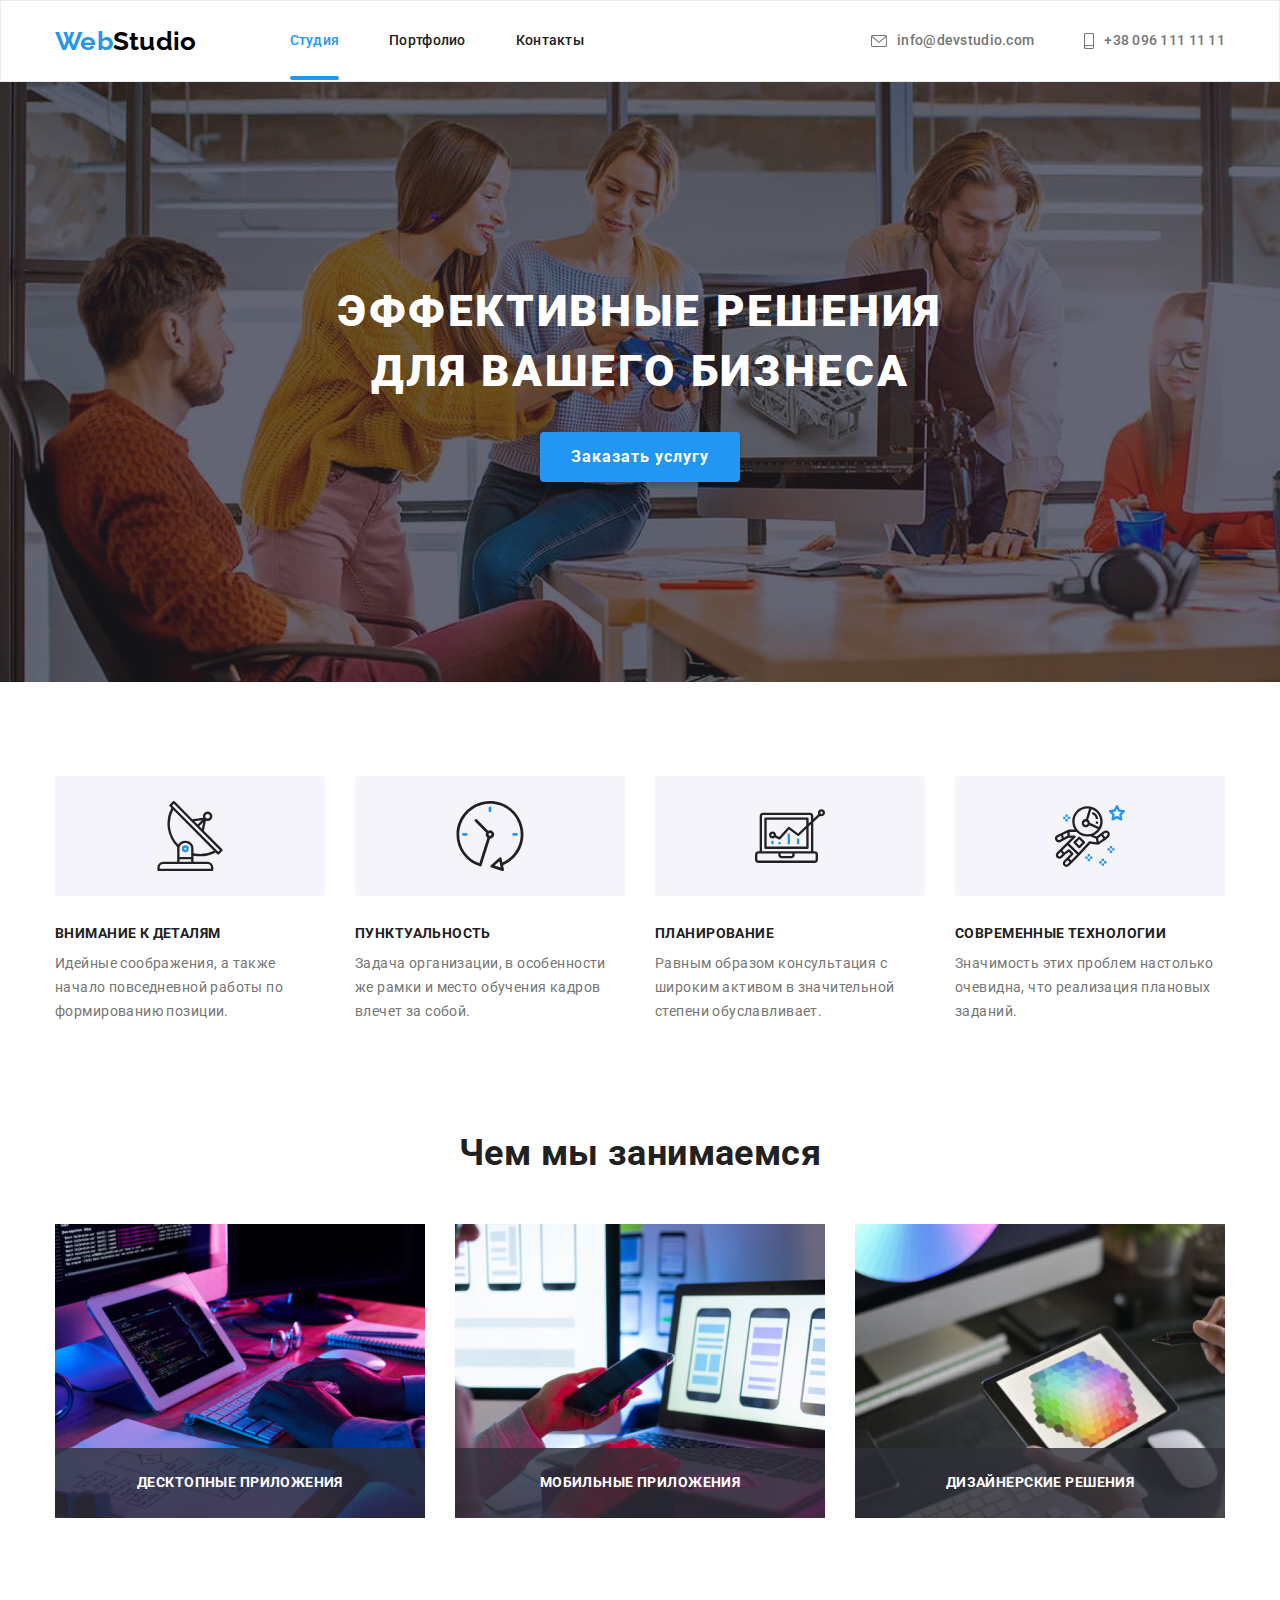
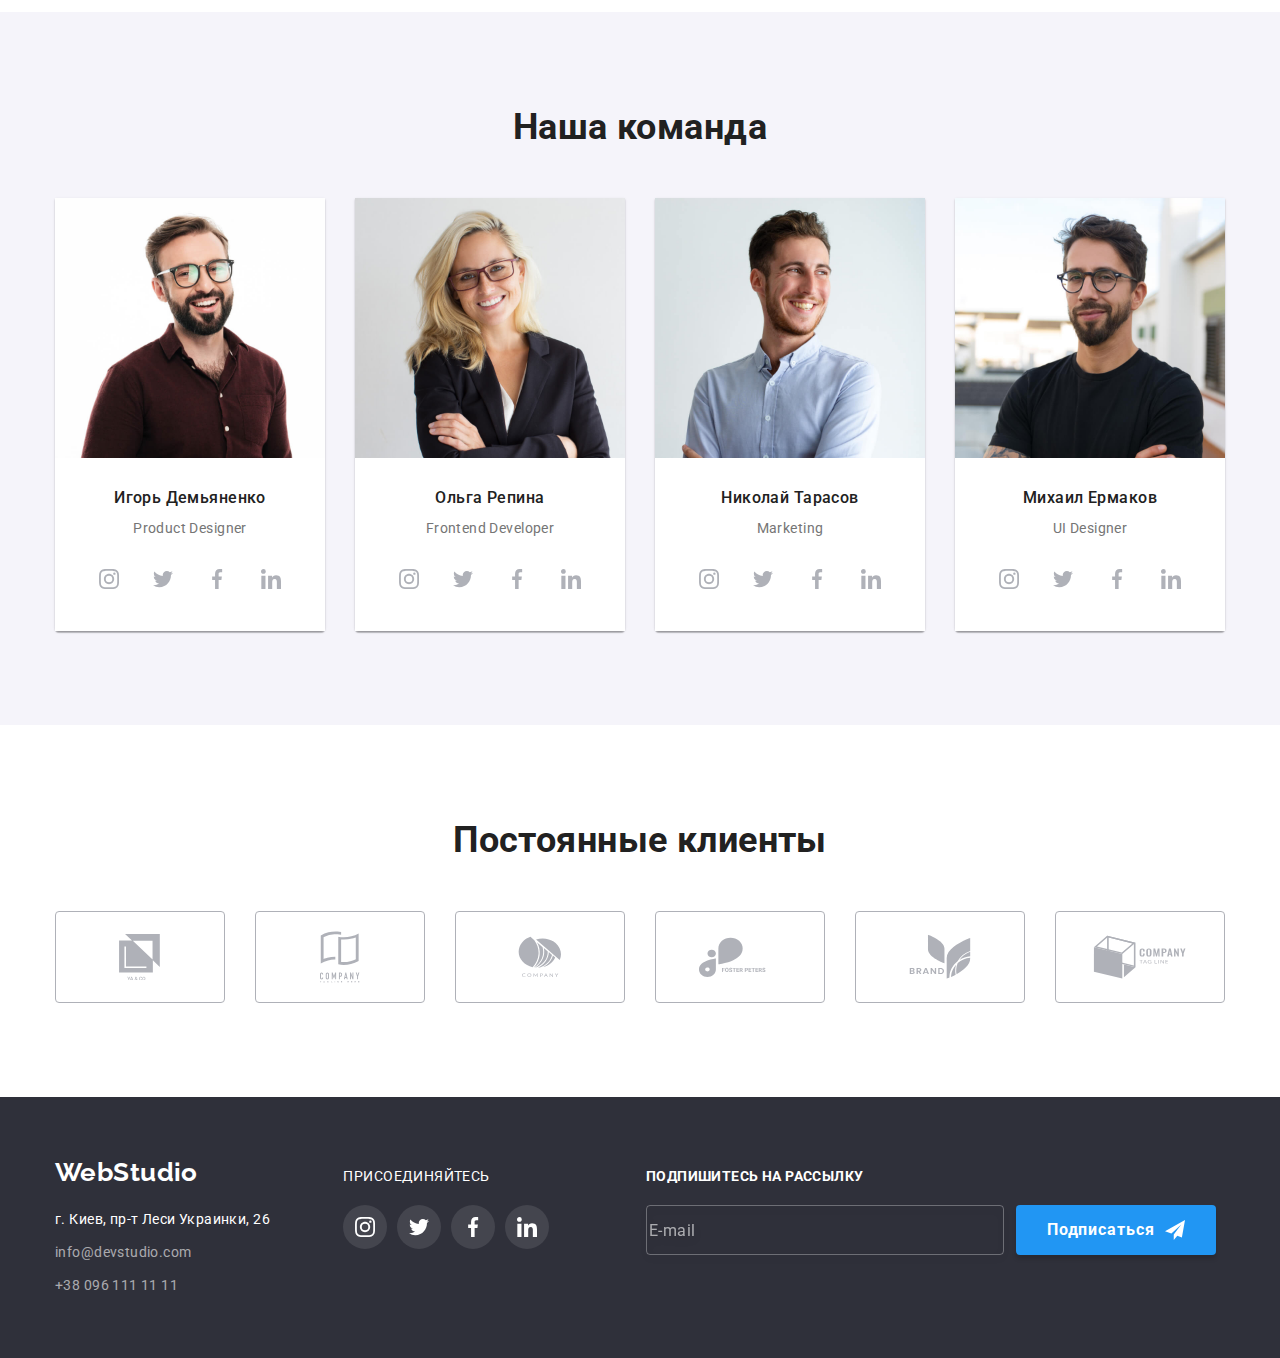
==== index.html @ cb926df0 "Копирует предыдущий проект и подключает SASS" ====
<!DOCTYPE html>
<html lang="ru">
  <head>
    <meta charset="UTF-8" />
    <meta http-equiv="X-UA-Compatible" content="IE=edge" />
    <meta name="viewport" content="width=device-width, initial-scale=1.0" />
    <title>Студия</title>
    <link rel="stylesheet" href="https://cdnjs.cloudflare.com/ajax/libs/modern-normalize/1.0.0/modern-normalize.css" />
    <link rel="preconnect" href="https://fonts.gstatic.com" />
    <link href="https://fonts.googleapis.com/css2?family=Raleway:wght@700&family=Roboto:wght@400;500;700;900&display=swap" rel="stylesheet" />
    <link rel="stylesheet" href="./css/main.css" />
  </head>

  <body>
    <!-- Шапка -->

    <header class="header">
      <div class="container header__container">
        <nav class="nav">
          <a class="link logo header__logo" href="./index.html"><span class="logo_span">Web</span>Studio</a>
          <ul class="menu list">
            <li class="menu__item"><a class="link menu__link menu__link--active" href="./index.html">Студия</a></li>
            <li class="menu__item"><a class="link menu__link" href="./portfolio.html">Портфолио</a></li>
            <li class="menu__item"><a class="link menu__link" href="">Контакты</a></li>
          </ul>
        </nav>
        <ul class="contacts list">
          <li class="contacts__item">
            <a class="link contacts__link" href="mailto:info@devstudio.com">
              <svg class="contacts__icon" width="16" height="12">
                <use href="./images/icons.svg#icon-envelope"></use>
              </svg>
              info@devstudio.com
            </a>
          </li>
          <li class="contacts__item">
            <a class="link contacts__link" href="tel:+380961111111">
              <svg class="contacts__icon" width="10" height="16">
                <use href="./images/icons.svg#icon-smartphone"></use>
              </svg>
              +38 096 111 11 11
            </a>
          </li>
        </ul>
      </div>
    </header>

    <!-- Основной контент -->
    <main>
      <!-- Основная секция -->
      <section class="main-section">
        <h1 class="title main-title">Эффективные решения для вашего бизнеса</h1>
        <button class="btn main-btn" type="button" data-modal-open>Заказать услугу</button>
      </section>

      <!-- Секция особенности -->
      <section class="section">
        <div class="container">
          <h2 class="visualy-hiden">Особенности</h2>
          <ul class="features-list list">
            <li class="features-list-item">
              <div class="features-list-icon-wrap">
                <svg class="features-list-icon" width="70" height="70">
                  <use href="./images/icons.svg#icon-antenna"></use>
                </svg>
              </div>
              <h3 class="features-list-title">Внимание к деталям</h3>
              <p>Идейные соображения, а также начало повседневной работы по формированию позиции.</p>
            </li>
            <li class="features-list-item">
              <div class="features-list-icon-wrap">
                <svg class="features-list-icon" width="70" height="70">
                  <use href="./images/icons.svg#icon-clock"></use>
                </svg>
              </div>
              <h3 class="features-list-title">Пунктуальность</h3>
              <p>Задача организации, в особенности же рамки и место обучения кадров влечет за собой.</p>
            </li>
            <li class="features-list-item">
              <div class="features-list-icon-wrap">
                <svg class="features-list-icon" width="70" height="70">
                  <use href="./images/icons.svg#icon-diagram"></use>
                </svg>
              </div>
              <h3 class="features-list-title">Планирование</h3>
              <p>Равным образом консультация с широким активом в значительной степени обуславливает.</p>
            </li>
            <li class="features-list-item">
              <div class="features-list-icon-wrap">
                <svg class="features-list-icon" width="70" height="70">
                  <use href="./images/icons.svg#icon-astronaut"></use>
                </svg>
              </div>
              <h3 class="features-list-title">Современные технологии</h3>
              <p>Значимость этих проблем настолько очевидна, что реализация плановых заданий.</p>
            </li>
          </ul>
        </div>
      </section>

      <!-- Секция услуг -->
      <section class="section services">
        <div class="container">
          <h2 class="title services-title">Чем мы занимаемся</h2>
          <ul class="services-list list">
            <li class="services-list-item">
              <img class="services-list-img" src="./images/boxes/box11.jpg" width="370" height="294" alt="Мужчина пишет код за компьютером" />
              <h3 class="services-list-content">Десктопные приложения</h3>
            </li>
            <li class="services-list-item">
              <img src="./images/boxes/box22.jpg" width="370" height="294" alt="Женщина тестирует мобильное приложение" />
              <h3 class="services-list-content">Мобильные приложения</h3>
            </li>
            <li class="services-list-item">
              <img src="./images/boxes/box33.jpg" width="370" height="294" alt="Женщина создает дизайн с помощью планшета" />
              <h3 class="services-list-content">Дизайнерские решения</h3>
            </li>
          </ul>
        </div>
      </section>

      <!-- Секция команды -->
      <section class="team section">
        <div class="container">
          <h2 class="title team-title">Наша команда</h2>
          <ul class="team-list list">
            <li class="team-list-item">
              <img src="./images/team/img11.jpg" width="270" alt="Игорь Демьяненко" />
              <div class="team-list-item-content">
                <h3 class="title team-content-title">Игорь Демьяненко</h3>
                <p class="team-text" lang="en">Product Designer</p>
                <ul class="list team-icons-wrap">
                  <li>
                    <a class="team-icon-link icon-link" href="">
                      <svg class="team-icon" width="20" height="20">
                        <use href="./images/icons.svg#icon-instagram"></use>
                      </svg>
                    </a>
                  </li>
                  <li>
                    <a class="team-icon-link icon-link" href="">
                      <svg class="team-icon" width="20" height="20">
                        <use href="./images/icons.svg#icon-twitter"></use>
                      </svg>
                    </a>
                  </li>
                  <li>
                    <a class="team-icon-link icon-link" href="">
                      <svg class="team-icon" width="20" height="20">
                        <use href="./images/icons.svg#icon-facebook"></use>
                      </svg>
                    </a>
                  </li>
                  <li>
                    <a class="team-icon-link icon-link" href="">
                      <svg class="team-icon" width="20" height="20">
                        <use href="./images/icons.svg#icon-linkedin"></use>
                      </svg>
                    </a>
                  </li>
                </ul>
              </div>
            </li>
            <li class="team-list-item">
              <img src="./images/team/img12.jpg" width="270" alt="Ольга Репина" />
              <div class="team-list-item-content">
                <h3 class="title team-content-title">Ольга Репина</h3>
                <p class="team-text" lang="en">Frontend Developer</p>
                <ul class="list team-icons-wrap">
                  <li>
                    <a class="team-icon-link icon-link" href="">
                      <svg class="team-icon" width="20" height="20">
                        <use href="./images/icons.svg#icon-instagram"></use>
                      </svg>
                    </a>
                  </li>
                  <li>
                    <a class="team-icon-link icon-link" href="">
                      <svg class="team-icon" width="20" height="20">
                        <use href="./images/icons.svg#icon-twitter"></use>
                      </svg>
                    </a>
                  </li>
                  <li>
                    <a class="team-icon-link icon-link" href="">
                      <svg class="team-icon" width="20" height="20">
                        <use href="./images/icons.svg#icon-facebook"></use>
                      </svg>
                    </a>
                  </li>
                  <li>
                    <a class="team-icon-link icon-link" href="">
                      <svg class="team-icon" width="20" height="20">
                        <use href="./images/icons.svg#icon-linkedin"></use>
                      </svg>
                    </a>
                  </li>
                </ul>
              </div>
            </li>
            <li class="team-list-item">
              <img src="./images/team/img13.jpg" width="270" alt="Николай Тарасов" />
              <div class="team-list-item-content">
                <h3 class="title team-content-title">Николай Тарасов</h3>
                <p class="team-text" lang="en">Marketing</p>
                <ul class="list team-icons-wrap">
                  <li>
                    <a class="team-icon-link icon-link" href="">
                      <svg class="team-icon" width="20" height="20">
                        <use href="./images/icons.svg#icon-instagram"></use>
                      </svg>
                    </a>
                  </li>
                  <li>
                    <a class="team-icon-link icon-link" href="">
                      <svg class="team-icon" width="20" height="20">
                        <use href="./images/icons.svg#icon-twitter"></use>
                      </svg>
                    </a>
                  </li>
                  <li>
                    <a class="team-icon-link icon-link" href="">
                      <svg class="team-icon" width="20" height="20">
                        <use href="./images/icons.svg#icon-facebook"></use>
                      </svg>
                    </a>
                  </li>
                  <li>
                    <a class="team-icon-link icon-link" href="">
                      <svg class="team-icon" width="20" height="20">
                        <use href="./images/icons.svg#icon-linkedin"></use>
                      </svg>
                    </a>
                  </li>
                </ul>
              </div>
            </li>
            <li class="team-list-item">
              <img src="./images/team/img14.jpg" width="270" alt="Михаил Ермаков" />
              <div class="team-list-item-content">
                <h3 class="title team-content-title">Михаил Ермаков</h3>
                <p class="team-text" lang="en">UI Designer</p>
                <ul class="list team-icons-wrap">
                  <li>
                    <a class="team-icon-link icon-link" href="">
                      <svg class="team-icon" width="20" height="20">
                        <use href="./images/icons.svg#icon-instagram"></use>
                      </svg>
                    </a>
                  </li>
                  <li>
                    <a class="team-icon-link icon-link" href="">
                      <svg class="team-icon" width="20" height="20">
                        <use href="./images/icons.svg#icon-twitter"></use>
                      </svg>
                    </a>
                  </li>
                  <li>
                    <a class="team-icon-link icon-link" href="">
                      <svg class="team-icon" width="20" height="20">
                        <use href="./images/icons.svg#icon-facebook"></use>
                      </svg>
                    </a>
                  </li>
                  <li>
                    <a class="team-icon-link icon-link" href="">
                      <svg class="team-icon" width="20" height="20">
                        <use href="./images/icons.svg#icon-linkedin"></use>
                      </svg>
                    </a>
                  </li>
                </ul>
              </div>
            </li>
          </ul>
        </div>
      </section>

      <!-- Клиенты -->
      <section class="section">
        <div class="container">
          <h2 class="title clients-title">Постоянные клиенты</h2>
          <ul class="list clients-logos">
            <li class="client-logos-item">
              <a href="" class="link client-logos-link">
                <svg class="client-logo" width="41" height="46.7">
                  <use href="./images/icons.svg#icon-logo1"></use>
                </svg>
              </a>
            </li>
            <li class="client-logos-item">
              <a href="" class="link client-logos-link">
                <svg class="client-logo" width="40" height="52">
                  <use href="./images/icons.svg#icon-logo2"></use>
                </svg>
              </a>
            </li>
            <li class="client-logos-item">
              <a href="" class="link client-logos-link">
                <svg class="client-logo" width="43.46" height="41.18">
                  <use href="./images/icons.svg#icon-logo3"></use>
                </svg>
              </a>
            </li>
            <li class="client-logos-item">
              <a href="" class="link client-logos-link">
                <svg class="client-logo" width="84.44" height="40.62">
                  <use href="./images/icons.svg#icon-logo4"></use>
                </svg>
              </a>
            </li>
            <li class="client-logos-item">
              <a href="" class="link client-logos-link">
                <svg class="client-logo" width="62.54" height="45.43">
                  <use href="./images/icons.svg#icon-logo5"></use>
                </svg>
              </a>
            </li>
            <li class="client-logos-item">
              <a href="" class="link client-logos-link">
                <svg class="client-logo" width="93.79" height="43.93">
                  <use href="./images/icons.svg#icon-logo6"></use>
                </svg>
              </a>
            </li>
          </ul>
        </div>
      </section>
    </main>

    <!-- Футер -->

    <footer class="footer">
      <!-- контакты -->

      <div class="container">
        <address class="adress">
          <a class="link logo" href="./index.html"><span>Web</span>Studio</a>
          <p class="footer-adress">г. Киев, пр-т Леси Украинки, 26</p>
          <ul class="list">
            <li class="footer-mail"><a class="link footer-contacts" href="mailto:info@devstudio.com">info@devstudio.com</a></li>
            <li><a class="link footer-contacts" href="tel:+380961111111">+38 096 111 11 11</a></li>
          </ul>
        </address>

        <!-- Присоединяйтесь -->

        <div class="footer-join">
          <p class="join-appeal">присоединяйтесь</p>
          <ul class="list join-icons-wrap">
            <li class="join-icons-wrap-item">
              <a class="join-icon-link icon-link" href="">
                <svg class="join-icon" width="20" height="20">
                  <use href="./images/icons.svg#icon-instagram"></use>
                </svg>
              </a>
            </li>
            <li class="join-icons-wrap-item">
              <a class="join-icon-link icon-link" href="">
                <svg class="join-icon" width="20" height="20">
                  <use href="./images/icons.svg#icon-twitter"></use>
                </svg>
              </a>
            </li>
            <li class="join-icons-wrap-item">
              <a class="join-icon-link icon-link" href="">
                <svg class="join-icon" width="20" height="20">
                  <use href="./images/icons.svg#icon-facebook"></use>
                </svg>
              </a>
            </li>
            <li class="join-icons-wrap-item">
              <a class="join-icon-link icon-link" href="">
                <svg class="join-icon" width="20" height="20">
                  <use href="./images/icons.svg#icon-linkedin"></use>
                </svg>
              </a>
            </li>
          </ul>
        </div>

        <!-- Форма подписки -->

        <form class="footer-form" name="subscription" autocomplete="on">
          <label class="label-column">
            <span class="footer-form-label">Подпишитесь на рассылку</span>
            <input class="footer-form-email" type="email" name="email" placeholder="E-mail" />
          </label>
          <button class="btn email-btn" type="submit">
            Подписаться
            <svg class="send-icon" width="20" height="20">
              <use href="./images/icons.svg#icon-icon-send"></use>
            </svg>
          </button>
        </form>
      </div>
    </footer>

    <!-- Модальное окно -->

    <div class="backdrop is-hidden" data-modal>
      <div class="modal">
        <button class="modal-btn-close" data-modal-close>
          <svg class="close-icon" width="18" height="18">
            <use href="./images/icons.svg#icon-close"></use>
          </svg>
        </button>
        <p class="form-title">Оставьте свои данные, мы вам перезвоним</p>
        <form class="modal-form">
          <label class="label-column modal-label">
            <span class="modal-label-text">Имя</span>
            <input class="modal-input-compact modal-input" type="text" name="user-name" />
            <svg class="modal-icon" width="18" height="18">
              <use href="./images/icons.svg#icon-person-form"></use>
            </svg>
          </label>
          <label class="label-column modal-label">
            <span class="modal-label-text">Телефон</span>
            <input class="modal-input-compact modal-input" type="tel" name="user-tel" />
            <svg class="modal-icon" width="18" height="18">
              <use href="./images/icons.svg#icon-phone-form"></use>
            </svg>
          </label>
          <label class="label-column modal-label">
            <span class="modal-label-text">Почта</span>
            <input class="modal-input-compact modal-input" type="email" name="user-email" />
            <svg class="modal-icon" width="18" height="18">
              <use href="./images/icons.svg#icon-email-form"></use>
            </svg>
          </label>
          <label class="label-column">
            <span class="modal-label-text">Комментарий</span>
            <textarea class="modal-textarea modal-input" name="user-comment" placeholder="Введите текст"></textarea>
          </label>
          <label class="modal-label-check">
            <input class="visualy-hiden modal-checkbox" type="checkbox" name="agreement-check" />
            <span class="modal-label-check-text">Соглашаюсь с рассылкой и принимаю</span>
            <a href="#">Условия договора</a>
          </label>
          <button class="btn modal-btn-submit" type="submit">Отправить</button>
        </form>
      </div>
    </div>
    <script src="./js/modal.js"></script>
  </body>
</html>
---- css/main.css ----
@charset "UTF-8";
:root {
  --primary-bg-color: #ffffff;
  --secondary-bg-color: #2f303a;
  --main-section-bg-color: #c4c4c4;
  --main-section-bg-overlay: rgba(47, 48, 58, 0.4);
  --services-list-content-bg: rgba(47, 48, 58, 0.8);
  --team-bg-color: #f5f4fa;
  --modal-backdrop-bg: rgba(0, 0, 0, 0.2);
  --portfolio-overlay-bg: rgba(33, 150, 243, 0.9);
  --primary-text-color: #757575;
  --primary-title-color: #212121;
  --secondary-color: #2196f3;
  --first-logo-color: #000000;
  --btn-active-color: #188ce8;
  --footer-contacts-color: rgba(255, 255, 255, 0.6);
  --team-icon-color: #afb1b8;
  --join-icon-circle-color: rgba(255, 255, 255, 0.1);
  --modal-placeholder-color: rgba(117, 117, 117, 0.5);
  --btn-box-shadow: 0px 3px 1px rgba(0, 0, 0, 0.1), 0px 1px 2px rgba(0, 0, 0, 0.08), 0px 2px 2px rgba(0, 0, 0, 0.12);
  --main-btn-box-shadow: 0px 4px 4px rgba(0, 0, 0, 0.15);
  --modal-box-shadow: 0px 1px 3px rgba(0, 0, 0, 0.12), 0px 1px 1px rgba(0, 0, 0, 0.14), 0px 2px 1px rgba(0, 0, 0, 0.2);
  --portfolio-list-item-hover: 0px 1px 1px rgba(0, 0, 0, 0.12), 0px 4px 4px rgba(0, 0, 0, 0.06), 1px 4px 6px rgba(0, 0, 0, 0.16);
  --modal-btn-border: 1px solid rgba(0, 0, 0, 0.1);
  --header-border: 1px solid #ececec;
  --primary-letter-spacing: 0.03em;
  --secondary-letter-spacing: 0.02em;
  --portfolio-list-gap: 30px;
  --portfolio-list-items: 3;
  --animation: 250ms cubic-bezier(0.4, 0, 0.2, 1);
}

/* --------- ОБЩИЕ ПРАВИЛА И КЛАССЫ --------- */
html {
  box-sizing: border-box;
}

*,
*::after,
*::before {
  box-sizing: inherit;
}

body {
  color: var(--primary-text-color);
  background-color: var(--primary-bg-color);
  font-family: 'Roboto', sans-serif;
  font-size: 14px;
  line-height: 1.71;
  letter-spacing: var(--primary-letter-spacing);
}

h1,
h2,
h3,
h4,
h5,
h6,
p {
  margin-top: 0;
}

img {
  display: block;
  max-width: 100%;
  height: auto;
}

.visualy-hiden {
  position: absolute !important;
  clip: rect(1px 1px 1px 1px);
  clip: rect(1px, 1px, 1px, 1px);
  padding: 0 !important;
  border: 0 !important;
  height: 1px !important;
  width: 1px !important;
  overflow: hidden;
}

.is-hidden {
  visibility: hidden;
  opacity: 0;
  pointer-events: none;
  transform: scale(0);
}

.link {
  text-decoration: none;
  color: inherit;
}

.list {
  list-style: none;
  padding-left: 0;
  margin: 0;
}

.title {
  text-align: center;
  color: var(--primary-title-color);
  font-size: 36px;
  line-height: 1.17;
}

.logo {
  font-family: 'Raleway', sans-serif;
  color: var(--first-logo-color);
  font-weight: 700;
  font-size: 26px;
  line-height: 1.19;
}

.logo_span {
  color: var(--secondary-color);
}

.btn {
  width: 200px;
  height: 50px;
  font-weight: 700;
  font-size: 16px;
  line-height: 1.87;
  display: flex;
  align-items: center;
  text-align: center;
  justify-content: center;
  letter-spacing: 0.06em;
  color: var(--primary-bg-color);
  background-color: var(--secondary-color);
  box-shadow: var(--main-btn-box-shadow);
  border-radius: 4px;
  border: 0;
  cursor: pointer;
  transition: background-color var(--animation);
}

.btn:hover,
.btn:focus {
  background-color: var(--btn-active-color);
}

body .btn-active {
  color: var(--primary-bg-color);
  background-color: var(--secondary-color);
  box-shadow: var(--btn-box-shadow);
}

.container {
  width: 1200px;
  padding-left: 15px;
  padding-right: 15px;
  margin-left: auto;
  margin-right: auto;
}

.section {
  /* margin-top: 94px; */
  padding-top: 94px;
  padding-bottom: 94px;
}

.label-column {
  display: flex;
  flex-direction: column;
}

/* ----------------------------------------------- */
/*------------------- Шапка ---------------*/
.header {
  border: var(--header-border);
  font-weight: 500;
  font-size: 14px;
  line-height: 1.14;
  letter-spacing: var(--secondary-letter-spacing);
}

.header__container {
  display: flex;
  justify-content: space-between;
  align-items: center;
}

.contacts,
.nav {
  display: flex;
}

.header__logo {
  padding-top: 24px;
  padding-bottom: 24px;
}

.menu {
  display: inline-flex;
  align-items: center;
  margin-left: 93px;
}

.menu__item:not(:last-child) {
  margin-right: 50px;
}

.contacts__link,
.menu__link {
  padding-top: 32px;
  padding-bottom: 32px;
}

.menu__link {
  color: var(--primary-title-color);
  transition: color var(--animation);
}

.menu__link:hover, .menu__link:focus, .menu__link:active {
  color: var(--secondary-color);
}

.menu__link--active {
  position: relative;
  color: var(--secondary-color);
}

.menu__link--active::after {
  position: absolute;
  content: '';
  width: 100%;
  height: 4px;
  left: 0;
  bottom: 0;
  background: var(--secondary-color);
  border-radius: 2px;
}

.contacts {
  color: var(--primary-text-color);
}

.contacts__item:not(:last-child) {
  margin-right: 50px;
}

.contacts__link {
  display: flex;
  align-items: center;
  transition: color var(--animation);
}

.contacts__link:hover, .contacts__link:focus, .contacts__link:active {
  color: var(--secondary-color);
}

.contacts__icon {
  margin-right: 10px;
  fill: var(--primary-text-color);
}

.contacts__link:hover .contacts__icon,
.contacts__link:focus .contacts__icon {
  fill: var(--secondary-color);
}

/* --------------------------------------------- */
/* ------------- Основной контент ------------ */
/* ------Основная секция --------*/
.main-section {
  max-width: 1600px;
  min-height: 600px;
  margin-left: auto;
  margin-right: auto;
  padding: 200px 0;
  background-color: var(--main-section-bg-color);
  background-image: linear-gradient(var(--main-section-bg-overlay), var(--main-section-bg-overlay)), url("../images/main-bg.jpg");
  background-size: cover;
}

.main-title {
  margin-left: auto;
  margin-right: auto;
  width: 696px;
  font-weight: 900;
  font-size: 44px;
  line-height: 1.36;
  color: var(--primary-bg-color);
  letter-spacing: 0.06em;
  text-transform: uppercase;
}

.main-btn {
  margin-left: auto;
  margin-right: auto;
  margin-top: 30px;
}

/*---------- Секция особенности --------*/
.features-list {
  display: flex;
}

.features-list-item {
  flex-basis: calc((100% - 30px * 3) / 4);
}

.features-list-item:not(:last-child) {
  margin-right: 30px;
}

.features-list-title {
  margin-bottom: 10px;
  font-size: 14px;
  line-height: 1.14;
  text-transform: uppercase;
  color: var(--primary-title-color);
}

.features-list-icon-wrap {
  display: flex;
  justify-content: center;
  align-items: center;
  height: 120px;
  margin-bottom: 30px;
  background-color: var(--team-bg-color);
  border-radius: 4px;
}

/* ------- Секция услуг --------*/
.services {
  padding-top: 0;
}

.services-title {
  margin-bottom: 50px;
}

.services-list {
  display: flex;
}

.services-list-item:not(:last-child) {
  margin-right: 30px;
}

.services-list-item {
  position: relative;
}

.services-list-content {
  position: absolute;
  bottom: 0;
  margin-bottom: 0;
  display: flex;
  justify-content: center;
  align-items: center;
  width: 100%;
  min-height: 70px;
  text-align: center;
  font-size: 14px;
  line-height: 1.14;
  letter-spacing: 0.03em;
  text-transform: uppercase;
  color: var(--primary-bg-color);
  background-color: var(--services-list-content-bg);
}

/*----------- Секция команды ----------*/
.team {
  background-color: var(--team-bg-color);
}

.team-title {
  margin-bottom: 50px;
}

.team-list {
  display: flex;
}

.team-list-item {
  box-shadow: 0px 1px 3px rgba(0, 0, 0, 0.12), 0px 1px 1px rgba(0, 0, 0, 0.14), 0px 2px 1px rgba(0, 0, 0, 0.2);
  border-radius: 0px 0px 4px 4px;
}

.team-list-item:not(:last-child) {
  margin-right: 30px;
}

.team-list-item-content {
  padding-top: 30px;
  padding-bottom: 30px;
  padding-right: 32px;
  padding-left: 32px;
  text-align: center;
  background-color: var(--primary-bg-color);
}

.team-content-title {
  margin-bottom: 10px;
  font-weight: 500;
  font-size: 16px;
  line-height: 1.19;
}

.team-text {
  margin-bottom: 0;
}

.team-icons-wrap {
  display: flex;
  justify-content: space-between;
  margin-top: 16px;
}

.icon-link {
  display: flex;
  justify-content: center;
  align-items: center;
  width: 44px;
  height: 44px;
  border-radius: 50%;
}

.team-icon-link {
  background-color: var(--primary-bg-color);
  fill: var(--team-icon-color);
  transition: fill var(--animation), background-color var(--animation);
}

.team-icon-link:hover,
.team-icon-link:focus {
  background-color: var(--secondary-color);
}

.team-icon-link:hover,
.team-icon-link:focus {
  fill: var(--primary-bg-color);
}

/* Клиенты */
.clients-title {
  margin-bottom: 50px;
}

.clients-logos {
  display: flex;
  justify-content: space-between;
}

.client-logos-item {
  width: calc((100% - 30px * 5) / 6);
  height: 92px;
}

.client-logos-link {
  display: flex;
  justify-content: center;
  align-items: center;
  width: 100%;
  height: 100%;
  border: 1px solid var(--team-icon-color);
  border-radius: 4px;
  transition: border var(--animation);
}

.client-logos-link:hover,
.client-logos-link:focus {
  border: 1px solid var(--secondary-color);
}

.client-logo {
  fill: var(--team-icon-color);
  transition: fill var(--animation);
}

.client-logos-link:hover .client-logo,
.client-logos-link:focus .client-logo {
  fill: var(--secondary-color);
}

/* -------------------------------------------------- */
/*------------------- Футер ------------------*/
.footer {
  padding-top: 60px;
  padding-bottom: 60px;
  background-color: var(--secondary-bg-color);
}

.footer.container {
  display: inline-flex;
  align-items: baseline;
}

/*----------- Контакты ------------*/
.footer .logo {
  margin-bottom: 20px;
  color: var(--primary-bg-color);
}

.adress {
  display: inline-flex;
  flex-flow: column;
  font-style: normal;
}

.footer-adress {
  margin-bottom: 9px;
  color: var(--primary-bg-color);
}

.footer-contacts {
  color: var(--footer-contacts-color);
  transition: color var(--animation);
}

.footer-mail {
  margin-bottom: 9px;
}

.footer-contacts:hover,
.footer-contacts:focus,
.footer-contacts:active {
  color: var(--secondary-color);
}

/*---------- Присоединяйтесь ---------*/
.footer-join {
  display: inline-flex;
  flex-flow: column;
  justify-content: start;
  margin-left: 70px;
}

.join-appeal {
  margin-bottom: 20px;
  font-size: 14px;
  line-height: 1.14;
  letter-spacing: 0.03em;
  text-transform: uppercase;
  color: #ffffff;
}

.join-icons-wrap {
  display: flex;
}

.join-icon-link {
  background-color: var(--join-icon-circle-color);
  fill: var(--primary-bg-color);
  transition: background-color var(--animation);
}

.join-icons-wrap-item:not(:last-child) {
  margin-right: 10px;
}

.join-icon-link:hover,
.join-icon-link:focus {
  background-color: var(--secondary-color);
}

/*------------ Форма подписки ----------*/
.footer-form {
  display: inline-flex;
  align-items: flex-end;
  margin-left: 93px;
}

.footer-form-label {
  margin-bottom: 20px;
  font-weight: bold;
  font-size: 14px;
  line-height: 1.14;
  letter-spacing: 0.03em;
  text-transform: uppercase;
  color: var(--primary-bg-color);
}

.footer-form-email {
  display: flex;
  align-items: center;
  width: 358px;
  height: 50px;
  font-size: 16px;
  line-height: 1.25;
  letter-spacing: 0.03em;
  border: 1px solid rgba(255, 255, 255, 0.3);
  filter: drop-shadow(0px 4px 4px rgba(0, 0, 0, 0.15));
  border-radius: 4px;
  background: transparent;
  color: var(--primary-bg-color);
  transition: border-color var(--animation);
}

.footer-form-email::placeholder {
  color: var(--footer-contacts-color);
}

.footer-form-email:-webkit-autofill,
.footer-form-email:-webkit-autofill:hover,
.footer-form-email:-webkit-autofill:focus {
  border: 1px solid rgba(255, 255, 255, 0.3);
  -webkit-text-fill-color: var(--primary-bg-color);
  box-shadow: 0 0 0 30px var(--secondary-bg-color) inset;
}

/* .footer-form-input-email:focus {
  outline: none;
  border-color: var(--secondary-color);
} */
.email-btn {
  margin-left: 12px;
}

.send-icon {
  fill: var(--primary-bg-color);
  margin-left: 10px;
}

/* ------------------------------------------------------ */
/*------------------- Модальное окно --------------*/
.backdrop {
  display: flex;
  position: fixed;
  top: 0;
  left: 0;
  right: 0;
  bottom: 0;
  background-color: var(--modal-backdrop-bg);
  transition: opacity 500ms linear, visibility 500ms linear, transform 500ms linear;
}

.modal {
  position: relative;
  width: 528px;
  min-height: 581px;
  margin: auto;
  padding: 40px;
  background: var(--primary-bg-color);
  box-shadow: var(--modal-box-shadow);
  border-radius: 4px;
}

.modal-btn-close {
  display: flex;
  justify-content: center;
  align-items: center;
  position: absolute;
  top: 8px;
  right: 8px;
  width: 30px;
  height: 30px;
  border-radius: 50%;
  background: var(--primary-bg-color);
  border: var(--modal-btn-border);
  cursor: pointer;
  transition: fill var(--animation);
}

.modal-btn-close:hover,
.modal-btn-close:focus {
  fill: var(--secondary-color);
}

.form-title {
  margin-bottom: 12px;
  font-weight: bold;
  font-size: 20px;
  line-height: 1.15;
  text-align: center;
  letter-spacing: 0.03em;
  color: var(--primary-title-color);
}

.modal-form {
  display: flex;
  flex-direction: column;
}

.modal-label-text {
  margin-bottom: 4px;
  font-size: 12px;
  line-height: 1.17;
  letter-spacing: 0.01em;
  color: var(--primary-text-color);
}

.modal-input {
  border: 1px solid rgba(33, 33, 33, 0.2);
  box-sizing: border-box;
  border-radius: 4px;
  font-size: 14px;
  line-height: 16px;
  letter-spacing: 0.01em;
  color: var(--primary-text-color);
  transition: border-color var(--animation);
}

.modal-input-compact {
  height: 40px;
  padding-left: 42px;
}

.modal-label {
  position: relative;
  margin-bottom: 10px;
}

.modal-icon {
  position: absolute;
  left: 12px;
  bottom: 11px;
  transition: fill var(--animation);
}

.modal-input:focus {
  outline: none;
  border-color: var(--secondary-color);
}

.modal-input-compact:focus + .modal-icon {
  fill: var(--secondary-color);
}

.modal-input-compact:-webkit-autofill,
.modal-input-compact:-webkit-autofill:hover,
.modal-input-compact:-webkit-autofill:focus {
  border: 1px solid var(--secondary-color);
  -webkit-text-fill-color: var(--primary-text-color);
  box-shadow: 0 0 0 30px var(--primary-bg-color) inset;
}

.modal-textarea {
  height: 120px;
  margin-bottom: 20px;
  padding: 12px 16px;
  resize: none;
}

.modal-textarea::placeholder {
  color: var(--modal-placeholder-color);
}

.modal-label-check-text {
  margin-left: 7px;
  font-size: 14px;
  line-height: 1.71;
  letter-spacing: 0.03em;
  color: var(--primary-text-color);
}

.modal-label-check {
  display: inline-flex;
  align-items: center;
  margin-bottom: 30px;
}

.modal-btn-submit {
  margin-left: auto;
  margin-right: auto;
}

.modal-label-check-text::before {
  content: '';
  display: inline-flex;
  margin-right: 7px;
  width: 16px;
  height: 15px;
  border: 2px solid var(--primary-title-color);
  border-radius: 3px;
}

.modal-checkbox:checked + .modal-label-check-text::before {
  border: 2px solid var(--secondary-color);
  background-color: var(--secondary-color);
  background-image: url(../images/checkbox.svg);
  background-repeat: no-repeat;
  background-position: center;
}

.modal-checkbox:focus + .modal-label-check-text::before {
  border: 2px solid var(--secondary-color);
}

/* ------------------------------------------------------------ */
/*----------------------- ПОРТФОЛИО ----------------------*/
/*------------- Кнопки -----------*/
.btn-list {
  display: flex;
  justify-content: center;
  margin-bottom: 50px;
}

.btn-list-item:not(:last-child) {
  margin-right: 8px;
}

.portfolio-btn {
  padding: 6px 22px;
  font-weight: 500;
  font-size: 16px;
  line-height: 1.62;
  text-align: center;
  letter-spacing: 0.03em;
  background-color: var(--team-bg-color);
  border-radius: 4px;
  border: 0;
  color: var(--primary-title-color);
  cursor: pointer;
  transition: background-color var(--animation), color var(--animation), box-shadow var(--animation);
}

.portfolio-btn:hover,
.portfolio-btn:focus {
  color: var(--primary-bg-color);
  background: var(--secondary-color);
  box-shadow: var(--btn-box-shadow);
}

/*------------- Сетка -----------*/
.portfolio-list {
  display: flex;
  flex-wrap: wrap;
  margin-right: calc(-1 * var(--portfolio-list-gap));
  margin-top: calc(-1 * var(--portfolio-list-gap));
}

.portfolio-list-item {
  flex-basis: calc((100% - var(--portfolio-list-gap) * var(--portfolio-list-items)) / var(--portfolio-list-items));
  margin-right: var(--portfolio-list-gap);
  margin-top: var(--portfolio-list-gap);
}

.portfolio-overlay-wrap {
  position: relative;
  overflow: hidden;
}

.portfolio-overlay-content {
  display: flex;
  align-items: center;
  position: absolute;
  left: 0;
  top: 0;
  margin-bottom: 0;
  padding-left: 24px;
  padding-right: 24px;
  width: 100%;
  height: 100%;
  font-size: 18px;
  line-height: 1.56;
  letter-spacing: 0.03em;
  color: var(--primary-bg-color);
  background-color: var(--portfolio-overlay-bg);
  opacity: 0;
  transform: translateY(100%);
  transition: transform var(--animation), opacity var(--animation);
}

.portfolio-list-link:hover .portfolio-overlay-content,
.portfolio-list-link:focus .portfolio-overlay-content {
  opacity: 1;
  transform: translateY(0);
}

.portfolio-list-title {
  margin-bottom: 4px;
  font-size: 18px;
  line-height: 2;
  letter-spacing: 0.06em;
  color: var(--primary-title-color);
}

.portfolio-list-text {
  margin-bottom: 0;
  font-size: 16px;
  line-height: 1.87;
  color: var(--primary-text-color);
}

.portfolio-list-item-content {
  padding-top: 20px;
  padding-left: 24px;
  padding-right: 24px;
  padding-bottom: 20px;
  border: 1px solid #eeeeee;
  background-color: var(--primary-bg-color);
}

.portfolio-list-link {
  display: block;
  transition: box-shadow var(--animation);
}

.portfolio-list-link:hover,
.portfolio-list-link:focus {
  box-shadow: var(--portfolio-list-item-hover);
}
/*# sourceMappingURL=main.css.map */
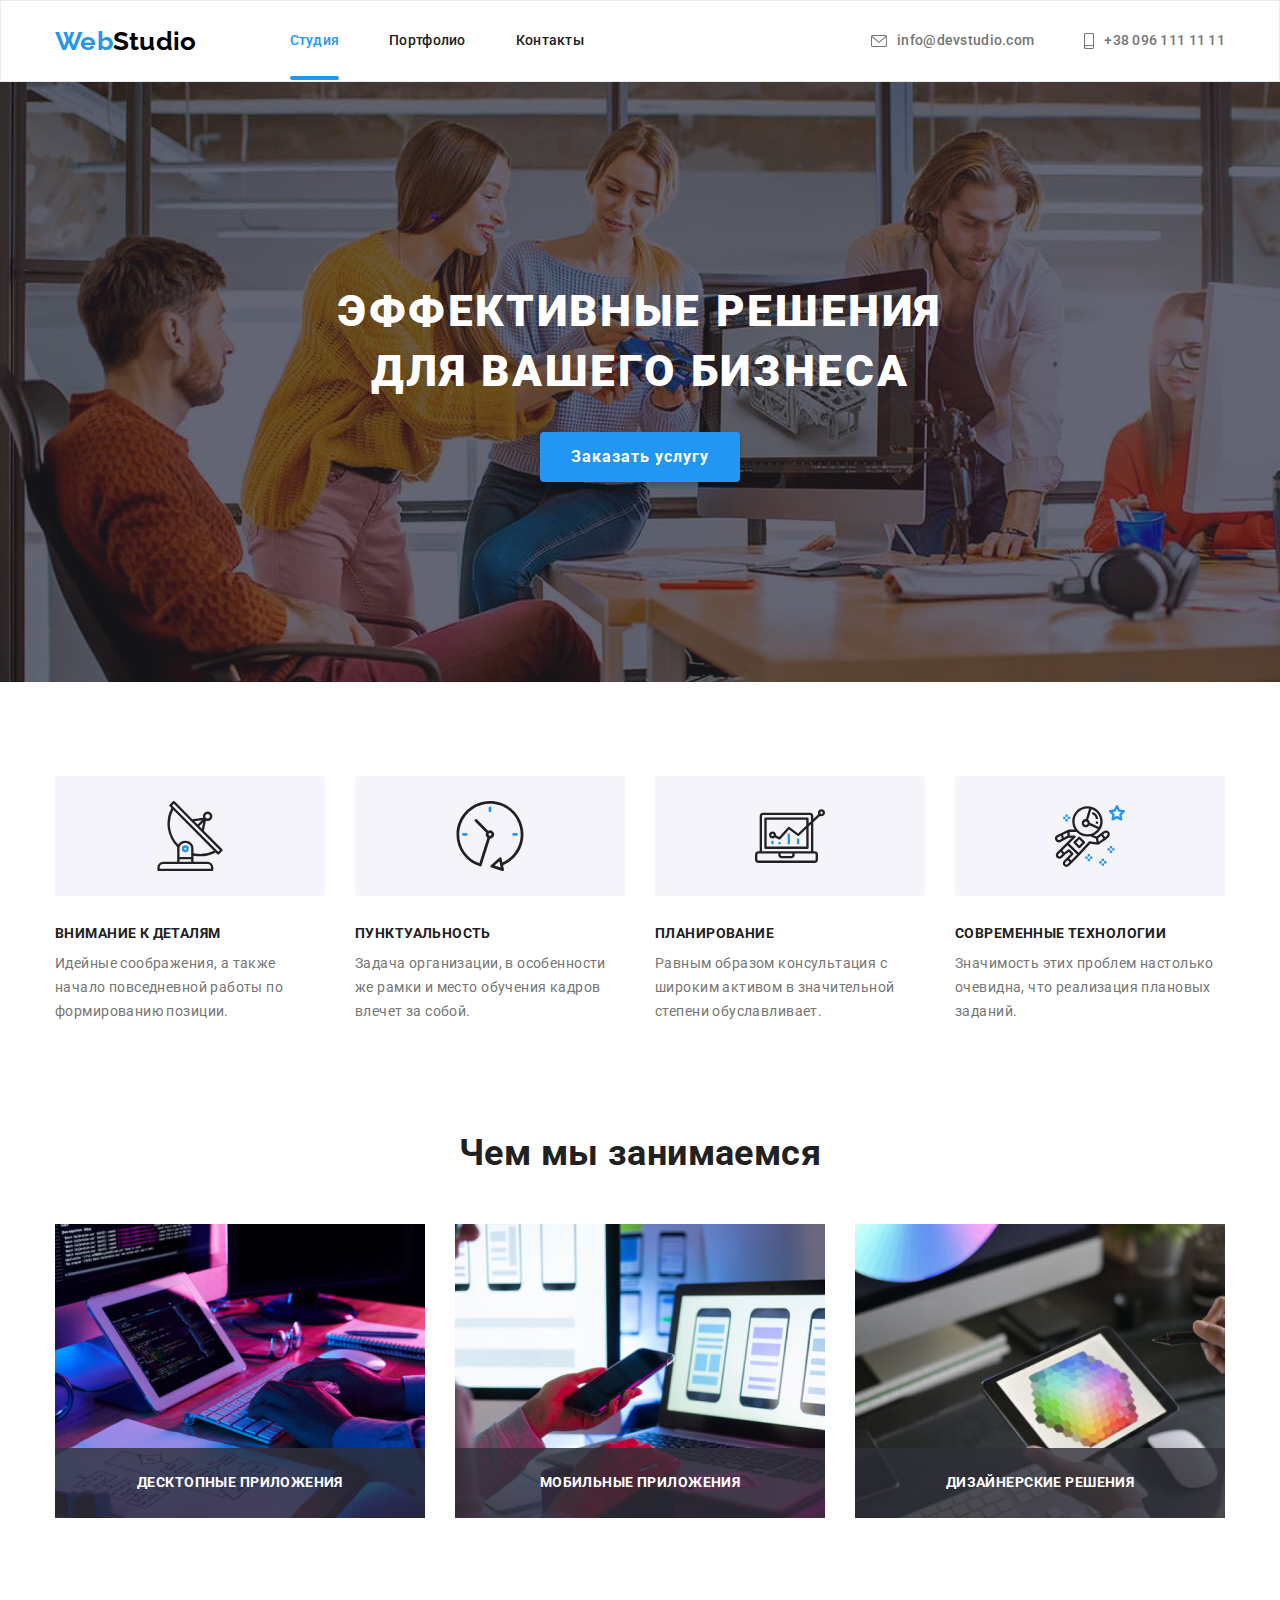
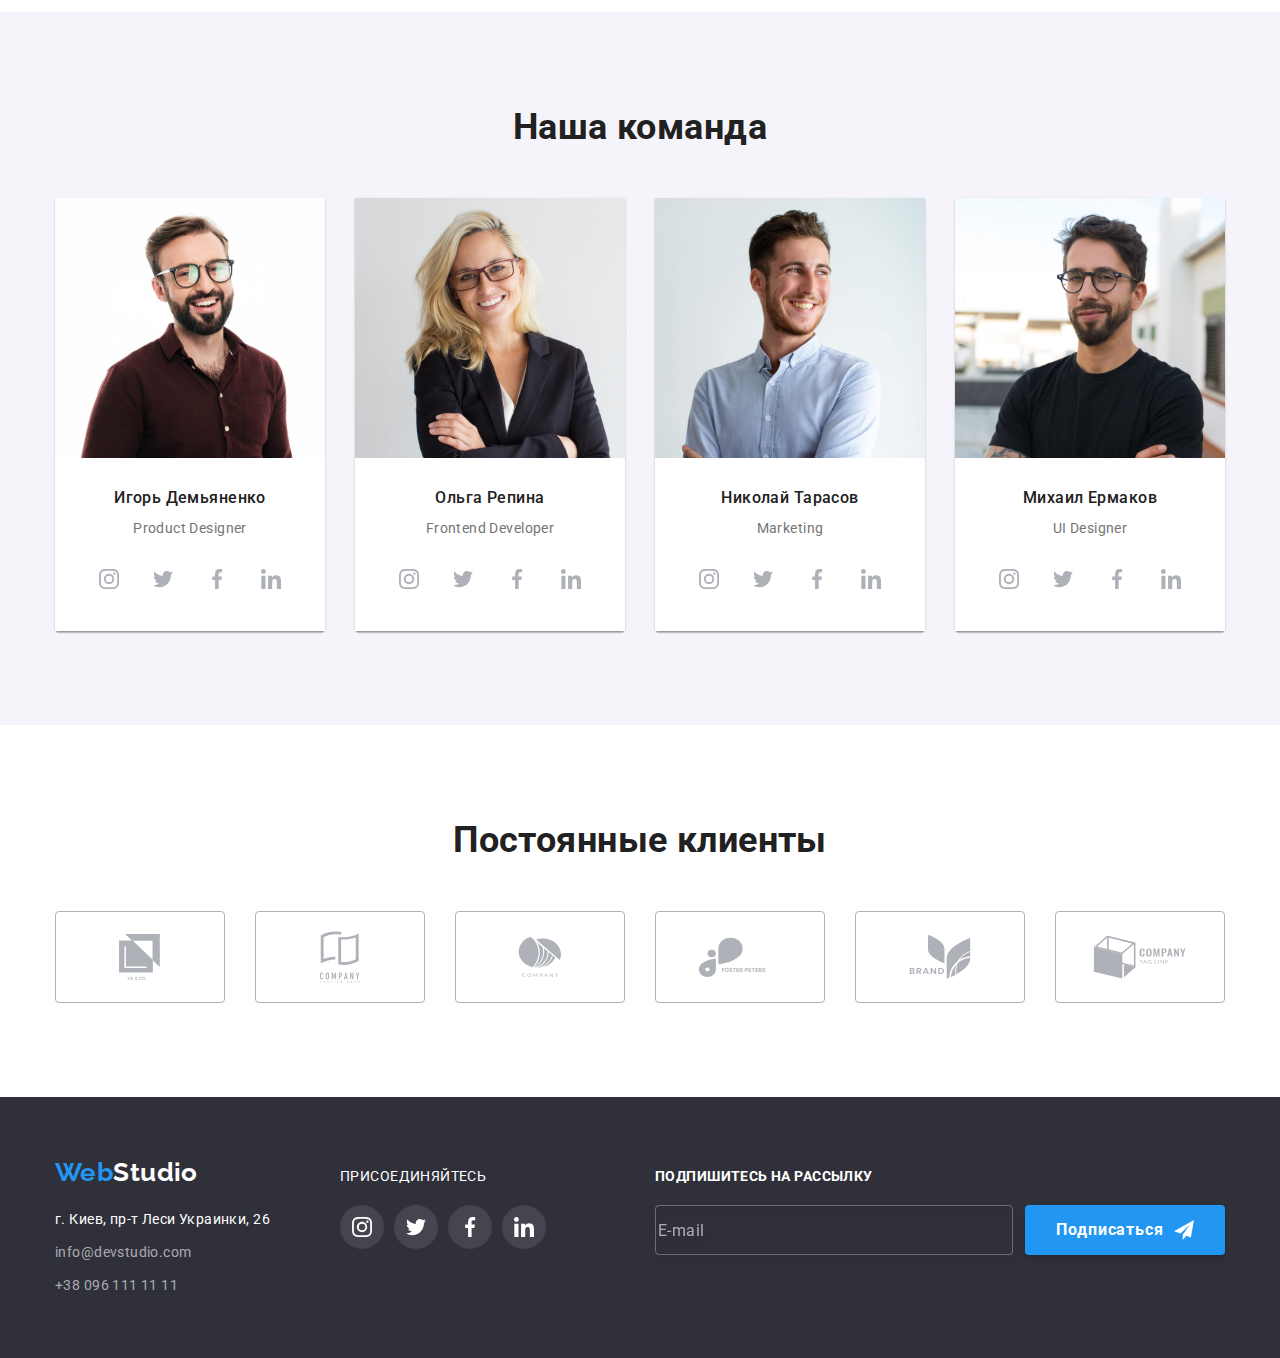
==== commit 055bfdec: "Применяет методологию BEM" ====
--- a/index.html
+++ b/index.html
@@ -8,7 +8,7 @@
     <link rel="stylesheet" href="https://cdnjs.cloudflare.com/ajax/libs/modern-normalize/1.0.0/modern-normalize.css" />
     <link rel="preconnect" href="https://fonts.gstatic.com" />
     <link href="https://fonts.googleapis.com/css2?family=Raleway:wght@700&family=Roboto:wght@400;500;700;900&display=swap" rel="stylesheet" />
-    <link rel="stylesheet" href="./css/main.css" />
+    <link rel="stylesheet" href="./css/main.min.css" />
   </head>
 
   <body>
@@ -17,7 +17,7 @@
     <header class="header">
       <div class="container header__container">
         <nav class="nav">
-          <a class="link logo header__logo" href="./index.html"><span class="logo_span">Web</span>Studio</a>
+          <a class="link logo header__logo" href="./index.html"><span class="logo__span">Web</span>Studio</a>
           <ul class="menu list">
             <li class="menu__item"><a class="link menu__link menu__link--active" href="./index.html">Студия</a></li>
             <li class="menu__item"><a class="link menu__link" href="./portfolio.html">Портфолио</a></li>
@@ -47,51 +47,51 @@
 
     <!-- Основной контент -->
     <main>
-      <!-- Основная секция -->
-      <section class="main-section">
-        <h1 class="title main-title">Эффективные решения для вашего бизнеса</h1>
-        <button class="btn main-btn" type="button" data-modal-open>Заказать услугу</button>
+      <!-- Секция герой -->
+      <section class="hero">
+        <h1 class="title hero__title">Эффективные решения для вашего бизнеса</h1>
+        <button class="btn hero__btn" type="button" data-modal-open>Заказать услугу</button>
       </section>
 
       <!-- Секция особенности -->
       <section class="section">
         <div class="container">
-          <h2 class="visualy-hiden">Особенности</h2>
-          <ul class="features-list list">
-            <li class="features-list-item">
-              <div class="features-list-icon-wrap">
-                <svg class="features-list-icon" width="70" height="70">
+          <h2 class="visualy-hidden">Особенности</h2>
+          <ul class="features list">
+            <li class="features__item">
+              <div class="features__wrap">
+                <svg class="features-icon" width="70" height="70">
                   <use href="./images/icons.svg#icon-antenna"></use>
                 </svg>
               </div>
-              <h3 class="features-list-title">Внимание к деталям</h3>
+              <h3 class="features__title">Внимание к деталям</h3>
               <p>Идейные соображения, а также начало повседневной работы по формированию позиции.</p>
             </li>
-            <li class="features-list-item">
-              <div class="features-list-icon-wrap">
-                <svg class="features-list-icon" width="70" height="70">
+            <li class="features__item">
+              <div class="features__wrap">
+                <svg class="features-icon" width="70" height="70">
                   <use href="./images/icons.svg#icon-clock"></use>
                 </svg>
               </div>
-              <h3 class="features-list-title">Пунктуальность</h3>
+              <h3 class="features__title">Пунктуальность</h3>
               <p>Задача организации, в особенности же рамки и место обучения кадров влечет за собой.</p>
             </li>
-            <li class="features-list-item">
-              <div class="features-list-icon-wrap">
-                <svg class="features-list-icon" width="70" height="70">
+            <li class="features__item">
+              <div class="features__wrap">
+                <svg class="features-icon" width="70" height="70">
                   <use href="./images/icons.svg#icon-diagram"></use>
                 </svg>
               </div>
-              <h3 class="features-list-title">Планирование</h3>
+              <h3 class="features__title">Планирование</h3>
               <p>Равным образом консультация с широким активом в значительной степени обуславливает.</p>
             </li>
-            <li class="features-list-item">
-              <div class="features-list-icon-wrap">
-                <svg class="features-list-icon" width="70" height="70">
+            <li class="features__item">
+              <div class="features__wrap">
+                <svg class="features-icon" width="70" height="70">
                   <use href="./images/icons.svg#icon-astronaut"></use>
                 </svg>
               </div>
-              <h3 class="features-list-title">Современные технологии</h3>
+              <h3 class="features__title">Современные технологии</h3>
               <p>Значимость этих проблем настолько очевидна, что реализация плановых заданий.</p>
             </li>
           </ul>
@@ -101,19 +101,19 @@
       <!-- Секция услуг -->
       <section class="section services">
         <div class="container">
-          <h2 class="title services-title">Чем мы занимаемся</h2>
-          <ul class="services-list list">
-            <li class="services-list-item">
-              <img class="services-list-img" src="./images/boxes/box11.jpg" width="370" height="294" alt="Мужчина пишет код за компьютером" />
-              <h3 class="services-list-content">Десктопные приложения</h3>
-            </li>
-            <li class="services-list-item">
+          <h2 class="title services__title">Чем мы занимаемся</h2>
+          <ul class="list services__list">
+            <li class="services__item">
+              <img src="./images/boxes/box11.jpg" width="370" height="294" alt="Мужчина пишет код за компьютером" />
+              <h3 class="services__content">Десктопные приложения</h3>
+            </li>
+            <li class="services__item">
               <img src="./images/boxes/box22.jpg" width="370" height="294" alt="Женщина тестирует мобильное приложение" />
-              <h3 class="services-list-content">Мобильные приложения</h3>
-            </li>
-            <li class="services-list-item">
+              <h3 class="services__content">Мобильные приложения</h3>
+            </li>
+            <li class="services__item">
               <img src="./images/boxes/box33.jpg" width="370" height="294" alt="Женщина создает дизайн с помощью планшета" />
-              <h3 class="services-list-content">Дизайнерские решения</h3>
+              <h3 class="services__content">Дизайнерские решения</h3>
             </li>
           </ul>
         </div>
@@ -122,38 +122,38 @@
       <!-- Секция команды -->
       <section class="team section">
         <div class="container">
-          <h2 class="title team-title">Наша команда</h2>
-          <ul class="team-list list">
-            <li class="team-list-item">
+          <h2 class="title team__title">Наша команда</h2>
+          <ul class="team__list list">
+            <li class="team__card">
               <img src="./images/team/img11.jpg" width="270" alt="Игорь Демьяненко" />
-              <div class="team-list-item-content">
-                <h3 class="title team-content-title">Игорь Демьяненко</h3>
-                <p class="team-text" lang="en">Product Designer</p>
-                <ul class="list team-icons-wrap">
-                  <li>
-                    <a class="team-icon-link icon-link" href="">
-                      <svg class="team-icon" width="20" height="20">
+              <div class="team__content">
+                <h3 class="title team__name">Игорь Демьяненко</h3>
+                <p class="team__post" lang="en">Product Designer</p>
+                <ul class="list team__icons">
+                  <li>
+                    <a class="team__icon icon-circle" href="">
+                      <svg width="20" height="20">
                         <use href="./images/icons.svg#icon-instagram"></use>
                       </svg>
                     </a>
                   </li>
                   <li>
-                    <a class="team-icon-link icon-link" href="">
-                      <svg class="team-icon" width="20" height="20">
+                    <a class="team__icon icon-circle" href="">
+                      <svg width="20" height="20">
                         <use href="./images/icons.svg#icon-twitter"></use>
                       </svg>
                     </a>
                   </li>
                   <li>
-                    <a class="team-icon-link icon-link" href="">
-                      <svg class="team-icon" width="20" height="20">
+                    <a class="team__icon icon-circle" href="">
+                      <svg width="20" height="20">
                         <use href="./images/icons.svg#icon-facebook"></use>
                       </svg>
                     </a>
                   </li>
                   <li>
-                    <a class="team-icon-link icon-link" href="">
-                      <svg class="team-icon" width="20" height="20">
+                    <a class="team__icon icon-circle" href="">
+                      <svg width="20" height="20">
                         <use href="./images/icons.svg#icon-linkedin"></use>
                       </svg>
                     </a>
@@ -161,36 +161,36 @@
                 </ul>
               </div>
             </li>
-            <li class="team-list-item">
+            <li class="team__card">
               <img src="./images/team/img12.jpg" width="270" alt="Ольга Репина" />
-              <div class="team-list-item-content">
-                <h3 class="title team-content-title">Ольга Репина</h3>
-                <p class="team-text" lang="en">Frontend Developer</p>
-                <ul class="list team-icons-wrap">
-                  <li>
-                    <a class="team-icon-link icon-link" href="">
-                      <svg class="team-icon" width="20" height="20">
+              <div class="team__content">
+                <h3 class="title team__name">Ольга Репина</h3>
+                <p class="team__post" lang="en">Frontend Developer</p>
+                <ul class="list team__icons">
+                  <li>
+                    <a class="team__icon icon-circle" href="">
+                      <svg width="20" height="20">
                         <use href="./images/icons.svg#icon-instagram"></use>
                       </svg>
                     </a>
                   </li>
                   <li>
-                    <a class="team-icon-link icon-link" href="">
-                      <svg class="team-icon" width="20" height="20">
+                    <a class="team__icon icon-circle" href="">
+                      <svg width="20" height="20">
                         <use href="./images/icons.svg#icon-twitter"></use>
                       </svg>
                     </a>
                   </li>
                   <li>
-                    <a class="team-icon-link icon-link" href="">
-                      <svg class="team-icon" width="20" height="20">
+                    <a class="team__icon icon-circle" href="">
+                      <svg width="20" height="20">
                         <use href="./images/icons.svg#icon-facebook"></use>
                       </svg>
                     </a>
                   </li>
                   <li>
-                    <a class="team-icon-link icon-link" href="">
-                      <svg class="team-icon" width="20" height="20">
+                    <a class="team__icon icon-circle" href="">
+                      <svg width="20" height="20">
                         <use href="./images/icons.svg#icon-linkedin"></use>
                       </svg>
                     </a>
@@ -198,36 +198,36 @@
                 </ul>
               </div>
             </li>
-            <li class="team-list-item">
+            <li class="team__card">
               <img src="./images/team/img13.jpg" width="270" alt="Николай Тарасов" />
-              <div class="team-list-item-content">
-                <h3 class="title team-content-title">Николай Тарасов</h3>
-                <p class="team-text" lang="en">Marketing</p>
-                <ul class="list team-icons-wrap">
-                  <li>
-                    <a class="team-icon-link icon-link" href="">
-                      <svg class="team-icon" width="20" height="20">
+              <div class="team__content">
+                <h3 class="title team__name">Николай Тарасов</h3>
+                <p class="team__post" lang="en">Marketing</p>
+                <ul class="list team__icons">
+                  <li>
+                    <a class="team__icon icon-circle" href="">
+                      <svg width="20" height="20">
                         <use href="./images/icons.svg#icon-instagram"></use>
                       </svg>
                     </a>
                   </li>
                   <li>
-                    <a class="team-icon-link icon-link" href="">
-                      <svg class="team-icon" width="20" height="20">
+                    <a class="team__icon icon-circle" href="">
+                      <svg width="20" height="20">
                         <use href="./images/icons.svg#icon-twitter"></use>
                       </svg>
                     </a>
                   </li>
                   <li>
-                    <a class="team-icon-link icon-link" href="">
-                      <svg class="team-icon" width="20" height="20">
+                    <a class="team__icon icon-circle" href="">
+                      <svg width="20" height="20">
                         <use href="./images/icons.svg#icon-facebook"></use>
                       </svg>
                     </a>
                   </li>
                   <li>
-                    <a class="team-icon-link icon-link" href="">
-                      <svg class="team-icon" width="20" height="20">
+                    <a class="team__icon icon-circle" href="">
+                      <svg width="20" height="20">
                         <use href="./images/icons.svg#icon-linkedin"></use>
                       </svg>
                     </a>
@@ -235,36 +235,36 @@
                 </ul>
               </div>
             </li>
-            <li class="team-list-item">
+            <li class="team__card">
               <img src="./images/team/img14.jpg" width="270" alt="Михаил Ермаков" />
-              <div class="team-list-item-content">
-                <h3 class="title team-content-title">Михаил Ермаков</h3>
-                <p class="team-text" lang="en">UI Designer</p>
-                <ul class="list team-icons-wrap">
-                  <li>
-                    <a class="team-icon-link icon-link" href="">
-                      <svg class="team-icon" width="20" height="20">
+              <div class="team__content">
+                <h3 class="title team__name">Михаил Ермаков</h3>
+                <p class="team__post" lang="en">UI Designer</p>
+                <ul class="list team__icons">
+                  <li>
+                    <a class="team__icon icon-circle" href="">
+                      <svg width="20" height="20">
                         <use href="./images/icons.svg#icon-instagram"></use>
                       </svg>
                     </a>
                   </li>
                   <li>
-                    <a class="team-icon-link icon-link" href="">
-                      <svg class="team-icon" width="20" height="20">
+                    <a class="team__icon icon-circle" href="">
+                      <svg width="20" height="20">
                         <use href="./images/icons.svg#icon-twitter"></use>
                       </svg>
                     </a>
                   </li>
                   <li>
-                    <a class="team-icon-link icon-link" href="">
-                      <svg class="team-icon" width="20" height="20">
+                    <a class="team__icon icon-circle" href="">
+                      <svg width="20" height="20">
                         <use href="./images/icons.svg#icon-facebook"></use>
                       </svg>
                     </a>
                   </li>
                   <li>
-                    <a class="team-icon-link icon-link" href="">
-                      <svg class="team-icon" width="20" height="20">
+                    <a class="team__icon icon-circle" href="">
+                      <svg width="20" height="20">
                         <use href="./images/icons.svg#icon-linkedin"></use>
                       </svg>
                     </a>
@@ -277,48 +277,48 @@
       </section>
 
       <!-- Клиенты -->
-      <section class="section">
+      <section class="section clients">
         <div class="container">
-          <h2 class="title clients-title">Постоянные клиенты</h2>
-          <ul class="list clients-logos">
-            <li class="client-logos-item">
-              <a href="" class="link client-logos-link">
-                <svg class="client-logo" width="41" height="46.7">
+          <h2 class="title clients__title">Постоянные клиенты</h2>
+          <ul class="list clients__cards">
+            <li class="clients__card">
+              <a href="" class="link clients__logo">
+                <svg width="41" height="46.7">
                   <use href="./images/icons.svg#icon-logo1"></use>
                 </svg>
               </a>
             </li>
-            <li class="client-logos-item">
-              <a href="" class="link client-logos-link">
-                <svg class="client-logo" width="40" height="52">
+            <li class="clients__card">
+              <a href="" class="link clients__logo">
+                <svg width="40" height="52">
                   <use href="./images/icons.svg#icon-logo2"></use>
                 </svg>
               </a>
             </li>
-            <li class="client-logos-item">
-              <a href="" class="link client-logos-link">
-                <svg class="client-logo" width="43.46" height="41.18">
+            <li class="clients__card">
+              <a href="" class="link clients__logo">
+                <svg width="43.46" height="41.18">
                   <use href="./images/icons.svg#icon-logo3"></use>
                 </svg>
               </a>
             </li>
-            <li class="client-logos-item">
-              <a href="" class="link client-logos-link">
-                <svg class="client-logo" width="84.44" height="40.62">
+            <li class="clients__card">
+              <a href="" class="link clients__logo">
+                <svg width="84.44" height="40.62">
                   <use href="./images/icons.svg#icon-logo4"></use>
                 </svg>
               </a>
             </li>
-            <li class="client-logos-item">
-              <a href="" class="link client-logos-link">
-                <svg class="client-logo" width="62.54" height="45.43">
+            <li class="clients__card">
+              <a href="" class="link clients__logo">
+                <svg width="62.54" height="45.43">
                   <use href="./images/icons.svg#icon-logo5"></use>
                 </svg>
               </a>
             </li>
-            <li class="client-logos-item">
-              <a href="" class="link client-logos-link">
-                <svg class="client-logo" width="93.79" height="43.93">
+            <li class="clients__card">
+              <a href="" class="link clients__logo">
+                <svg width="93.79" height="43.93">
                   <use href="./images/icons.svg#icon-logo6"></use>
                 </svg>
               </a>
@@ -331,47 +331,47 @@
     <!-- Футер -->
 
     <footer class="footer">
-      <!-- контакты -->
-
-      <div class="container">
-        <address class="adress">
-          <a class="link logo" href="./index.html"><span>Web</span>Studio</a>
-          <p class="footer-adress">г. Киев, пр-т Леси Украинки, 26</p>
+      <div class="container footer__container">
+        <!-- контакты -->
+
+        <address class="footer-contacts">
+          <a class="link logo footer__logo" href="./index.html"><span class="logo__span">Web</span>Studio</a>
+          <p class="footer-contacts__adress">г. Киев, пр-т Леси Украинки, 26</p>
           <ul class="list">
-            <li class="footer-mail"><a class="link footer-contacts" href="mailto:info@devstudio.com">info@devstudio.com</a></li>
-            <li><a class="link footer-contacts" href="tel:+380961111111">+38 096 111 11 11</a></li>
+            <li class="footer-contacts__mail"><a class="link footer-contacts" href="mailto:info@devstudio.com">info@devstudio.com</a></li>
+            <li><a class="link footer-contacts__tel" href="tel:+380961111111">+38 096 111 11 11</a></li>
           </ul>
         </address>
 
         <!-- Присоединяйтесь -->
 
-        <div class="footer-join">
-          <p class="join-appeal">присоединяйтесь</p>
-          <ul class="list join-icons-wrap">
-            <li class="join-icons-wrap-item">
-              <a class="join-icon-link icon-link" href="">
-                <svg class="join-icon" width="20" height="20">
+        <div class="join">
+          <p class="join__appeal">присоединяйтесь</p>
+          <ul class="list join__icons">
+            <li class="join__item">
+              <a class="join__icon icon-circle" href="">
+                <svg width="20" height="20">
                   <use href="./images/icons.svg#icon-instagram"></use>
                 </svg>
               </a>
             </li>
-            <li class="join-icons-wrap-item">
-              <a class="join-icon-link icon-link" href="">
-                <svg class="join-icon" width="20" height="20">
+            <li class="join__item">
+              <a class="join__icon icon-circle" href="">
+                <svg width="20" height="20">
                   <use href="./images/icons.svg#icon-twitter"></use>
                 </svg>
               </a>
             </li>
-            <li class="join-icons-wrap-item">
-              <a class="join-icon-link icon-link" href="">
-                <svg class="join-icon" width="20" height="20">
+            <li class="join__item">
+              <a class="join__icon icon-circle" href="">
+                <svg width="20" height="20">
                   <use href="./images/icons.svg#icon-facebook"></use>
                 </svg>
               </a>
             </li>
-            <li class="join-icons-wrap-item">
-              <a class="join-icon-link icon-link" href="">
-                <svg class="join-icon" width="20" height="20">
+            <li class="join__item">
+              <a class="join__icon icon-circle" href="">
+                <svg width="20" height="20">
                   <use href="./images/icons.svg#icon-linkedin"></use>
                 </svg>
               </a>
@@ -382,13 +382,13 @@
         <!-- Форма подписки -->
 
         <form class="footer-form" name="subscription" autocomplete="on">
-          <label class="label-column">
-            <span class="footer-form-label">Подпишитесь на рассылку</span>
-            <input class="footer-form-email" type="email" name="email" placeholder="E-mail" />
+          <label class="column">
+            <span class="footer-form__label">Подпишитесь на рассылку</span>
+            <input class="footer-form__email" type="email" name="email" placeholder="E-mail" />
           </label>
           <button class="btn email-btn" type="submit">
             Подписаться
-            <svg class="send-icon" width="20" height="20">
+            <svg class="email-btn__icon" width="20" height="20">
               <use href="./images/icons.svg#icon-icon-send"></use>
             </svg>
           </button>
@@ -400,44 +400,44 @@
 
     <div class="backdrop is-hidden" data-modal>
       <div class="modal">
-        <button class="modal-btn-close" data-modal-close>
-          <svg class="close-icon" width="18" height="18">
+        <button class="btn-close" data-modal-close>
+          <svg width="18" height="18">
             <use href="./images/icons.svg#icon-close"></use>
           </svg>
         </button>
-        <p class="form-title">Оставьте свои данные, мы вам перезвоним</p>
+        <p class="modal__title">Оставьте свои данные, мы вам перезвоним</p>
         <form class="modal-form">
-          <label class="label-column modal-label">
-            <span class="modal-label-text">Имя</span>
-            <input class="modal-input-compact modal-input" type="text" name="user-name" />
-            <svg class="modal-icon" width="18" height="18">
+          <label class="column modal-form__label">
+            <span class="modal-form__text">Имя</span>
+            <input class="modal-form__input modal-form__input--compact" type="text" name="user-name" />
+            <svg class="modal-form__icon" width="18" height="18">
               <use href="./images/icons.svg#icon-person-form"></use>
             </svg>
           </label>
-          <label class="label-column modal-label">
-            <span class="modal-label-text">Телефон</span>
-            <input class="modal-input-compact modal-input" type="tel" name="user-tel" />
-            <svg class="modal-icon" width="18" height="18">
+          <label class="column modal-form__label">
+            <span class="modal-form__text">Телефон</span>
+            <input class="modal-form__input modal-form__input--compact" type="tel" name="user-tel" />
+            <svg class="modal-form__icon" width="18" height="18">
               <use href="./images/icons.svg#icon-phone-form"></use>
             </svg>
           </label>
-          <label class="label-column modal-label">
-            <span class="modal-label-text">Почта</span>
-            <input class="modal-input-compact modal-input" type="email" name="user-email" />
-            <svg class="modal-icon" width="18" height="18">
+          <label class="column modal-form__label">
+            <span class="modal-form__text">Почта</span>
+            <input class="modal-form__input modal-form__input--compact" type="email" name="user-email" />
+            <svg class="modal-form__icon" width="18" height="18">
               <use href="./images/icons.svg#icon-email-form"></use>
             </svg>
           </label>
-          <label class="label-column">
-            <span class="modal-label-text">Комментарий</span>
-            <textarea class="modal-textarea modal-input" name="user-comment" placeholder="Введите текст"></textarea>
-          </label>
-          <label class="modal-label-check">
-            <input class="visualy-hiden modal-checkbox" type="checkbox" name="agreement-check" />
-            <span class="modal-label-check-text">Соглашаюсь с рассылкой и принимаю</span>
+          <label class="column">
+            <span class="modal-form__text">Комментарий</span>
+            <textarea class="modal-form__textarea" name="user-comment" placeholder="Введите текст"></textarea>
+          </label>
+          <label class="modal-form__label-check">
+            <input class="modal-form__input visualy-hidden modal-form__checkbox" type="checkbox" name="agreement-check" />
+            <span class="modal-form__check-text">Соглашаюсь с рассылкой и принимаю</span>
             <a href="#">Условия договора</a>
           </label>
-          <button class="btn modal-btn-submit" type="submit">Отправить</button>
+          <button class="btn btn-submit" type="submit">Отправить</button>
         </form>
       </div>
     </div>
--- a/css/main.min.css
+++ b/css/main.min.css
@@ -0,0 +1,2 @@
+:root{--primary-bg-color: #ffffff;--secondary-bg-color: #2f303a;--hero-bg-color: #c4c4c4;--hero-bg-overlay: rgba(47, 48, 58, 0.4);--services__content-bg: rgba(47, 48, 58, 0.8);--team-bg-color: #f5f4fa;--modal-backdrop-bg: rgba(0, 0, 0, 0.2);--portfolio-overlay-bg: rgba(33, 150, 243, 0.9);--primary-text-color: #757575;--primary-title-color: #212121;--secondary-color: #2196f3;--first-logo-color: #000000;--btn-active-color: #188ce8;--footer-contacts-color: rgba(255, 255, 255, 0.6);--team-icon-color: #afb1b8;--join-icon-circle-color: rgba(255, 255, 255, 0.1);--modal-placeholder-color: rgba(117, 117, 117, 0.5);--btn-box-shadow: 0px 3px 1px rgba(0, 0, 0, 0.1), 0px 1px 2px rgba(0, 0, 0, 0.08), 0px 2px 2px rgba(0, 0, 0, 0.12);--main-btn-box-shadow: 0px 4px 4px rgba(0, 0, 0, 0.15);--modal-box-shadow: 0px 1px 3px rgba(0, 0, 0, 0.12), 0px 1px 1px rgba(0, 0, 0, 0.14), 0px 2px 1px rgba(0, 0, 0, 0.2);--card-hover: 0px 1px 1px rgba(0, 0, 0, 0.12), 0px 4px 4px rgba(0, 0, 0, 0.06), 1px 4px 6px rgba(0, 0, 0, 0.16);--modal-btn-border: 1px solid rgba(0, 0, 0, 0.1);--header-border: 1px solid #ececec;--primary-letter-spacing: 0.03em;--secondary-letter-spacing: 0.02em;--cards-gap: 30px;--cards: 3;--animation: 250ms cubic-bezier(0.4, 0, 0.2, 1)}html{box-sizing:border-box}*,*::after,*::before{box-sizing:inherit}body{color:var(--primary-text-color);background-color:var(--primary-bg-color);font-family:'Roboto', sans-serif;font-size:14px;line-height:1.71;letter-spacing:var(--primary-letter-spacing)}h1,h2,h3,h4,h5,h6,p{margin-top:0}img{display:block;max-width:100%;height:auto}.visualy-hidden{position:absolute !important;clip:rect(1px 1px 1px 1px);clip:rect(1px, 1px, 1px, 1px);padding:0 !important;border:0 !important;height:1px !important;width:1px !important;overflow:hidden}.is-hidden{visibility:hidden;opacity:0;pointer-events:none;transform:scale(0)}.link{text-decoration:none;color:inherit}.list{list-style:none;padding-left:0;margin:0}.title{text-align:center;color:var(--primary-title-color);font-size:36px;line-height:1.17}.logo{font-family:'Raleway', sans-serif;color:var(--first-logo-color);font-weight:700;font-size:26px;line-height:1.19}.logo__span{color:var(--secondary-color)}.btn{width:200px;height:50px;font-weight:700;font-size:16px;line-height:1.87;display:flex;align-items:center;text-align:center;justify-content:center;letter-spacing:0.06em;color:var(--primary-bg-color);background-color:var(--secondary-color);box-shadow:var(--main-btn-box-shadow);border-radius:4px;border:0;cursor:pointer;transition:background-color var(--animation)}.btn:hover,.btn:focus{background-color:var(--btn-active-color)}.container{width:1200px;padding-left:15px;padding-right:15px;margin-left:auto;margin-right:auto}.section{padding-top:94px;padding-bottom:94px}.column{display:flex;flex-direction:column}.icon-circle{display:flex;justify-content:center;align-items:center;width:44px;height:44px;border-radius:50%}.header{border:var(--header-border);font-weight:500;font-size:14px;line-height:1.14;letter-spacing:var(--secondary-letter-spacing)}.header__container{display:flex;justify-content:space-between;align-items:center}.contacts,.nav{display:flex}.header__logo{padding-top:24px;padding-bottom:24px}.menu{display:inline-flex;align-items:center;margin-left:93px}.menu__item:not(:last-child){margin-right:50px}.contacts__link,.menu__link{padding-top:32px;padding-bottom:32px}.menu__link{color:var(--primary-title-color);transition:color var(--animation)}.menu__link:hover,.menu__link:focus,.menu__link:active{color:var(--secondary-color)}.menu__link--active{position:relative;color:var(--secondary-color)}.menu__link--active::after{position:absolute;content:'';width:100%;height:4px;left:0;bottom:0;background:var(--secondary-color);border-radius:2px}.contacts{color:var(--primary-text-color)}.contacts__item:not(:last-child){margin-right:50px}.contacts__link{display:flex;align-items:center;transition:color var(--animation)}.contacts__link:hover,.contacts__link:focus,.contacts__link:active{color:var(--secondary-color)}.contacts__icon{margin-right:10px;fill:var(--primary-text-color)}.contacts__link:hover .contacts__icon,.contacts__link:focus .contacts__icon{fill:var(--secondary-color)}.hero{max-width:1600px;min-height:600px;margin-left:auto;margin-right:auto;padding:200px 0;background-color:var(--hero-bg-color);background-image:linear-gradient(var(--hero-bg-overlay), var(--hero-bg-overlay)),url("../images/main-bg.jpg");background-size:cover}.hero__title{margin-left:auto;margin-right:auto;width:696px;font-weight:900;font-size:44px;line-height:1.36;color:var(--primary-bg-color);letter-spacing:0.06em;text-transform:uppercase}.hero__btn{margin-left:auto;margin-right:auto;margin-top:30px}.features{display:flex}.features__item{flex-basis:calc((100% - 30px * 3) / 4)}.features__item:not(:last-child){margin-right:30px}.features__wrap{display:flex;justify-content:center;align-items:center;height:120px;margin-bottom:30px;background-color:var(--team-bg-color);border-radius:4px}.features__title{margin-bottom:10px;font-size:14px;line-height:1.14;text-transform:uppercase;color:var(--primary-title-color)}.services{padding-top:0}.services__title{margin-bottom:50px}.services__list{display:flex}.services__item{position:relative}.services__item:not(:last-child){margin-right:30px}.services__content{position:absolute;bottom:0;margin-bottom:0;display:flex;justify-content:center;align-items:center;width:100%;min-height:70px;text-align:center;font-size:14px;line-height:1.14;letter-spacing:0.03em;text-transform:uppercase;color:var(--primary-bg-color);background-color:var(--services__content-bg)}.team{background-color:var(--team-bg-color)}.team__title{margin-bottom:50px}.team__list{display:flex}.team__card{box-shadow:0px 1px 3px rgba(0,0,0,0.12),0px 1px 1px rgba(0,0,0,0.14),0px 2px 1px rgba(0,0,0,0.2);border-radius:0px 0px 4px 4px}.team__card:not(:last-child){margin-right:30px}.team__content{padding-top:30px;padding-bottom:30px;padding-right:32px;padding-left:32px;text-align:center;background-color:var(--primary-bg-color)}.team__name{margin-bottom:10px;font-weight:500;font-size:16px;line-height:1.19}.team__post{margin-bottom:0}.team__icons{display:flex;justify-content:space-between;margin-top:16px}.team__icon{background-color:var(--primary-bg-color);fill:var(--team-icon-color);transition:fill var(--animation),background-color var(--animation)}.team__icon:hover,.team__icon:focus{background-color:var(--secondary-color);fill:var(--primary-bg-color)}.clients__title{margin-bottom:50px}.clients__cards{display:flex;justify-content:space-between}.clients__card{width:calc((100% - 30px * 5) / 6);height:92px}.clients__logo{display:flex;justify-content:center;align-items:center;width:100%;height:100%;border:1px solid var(--team-icon-color);border-radius:4px;fill:var(--team-icon-color);transition:fill var(--animation);transition:border var(--animation)}.clients__logo:hover,.clients__logo:focus{border:1px solid var(--secondary-color);fill:var(--secondary-color)}.footer{padding-top:60px;padding-bottom:60px;background-color:var(--secondary-bg-color)}.footer__container{display:flex;align-items:baseline}.footer-contacts{display:inline-flex;flex-flow:column;font-style:normal}.footer__logo{margin-bottom:20px;color:var(--primary-bg-color)}.footer-contacts__adress{margin-bottom:9px;color:var(--primary-bg-color)}.footer-contacts__mail{margin-bottom:9px}.footer-contacts__tel,.footer-contacts__mail{color:var(--footer-contacts-color);transition:color var(--animation)}.footer-contacts__tel:hover,.footer-contacts__tel:focus,.footer-contacts__mail:hover,.footer-contacts__mail:focus{color:var(--secondary-color)}.join{display:inline-flex;flex-flow:column;justify-content:start;margin-left:70px}.join__appeal{margin-bottom:20px;font-size:14px;line-height:1.14;letter-spacing:0.03em;text-transform:uppercase;color:#ffffff}.join__icons{display:flex}.join__icon{background-color:var(--join-icon-circle-color);fill:var(--primary-bg-color);transition:background-color var(--animation)}.join__icon:hover,.join__icon:focus{background-color:var(--secondary-color)}.join__item:not(:last-child){margin-right:10px}.footer-form{display:inline-flex;align-items:flex-end;margin-left:auto}.footer-form__label{margin-bottom:20px;font-weight:bold;font-size:14px;line-height:1.14;letter-spacing:0.03em;text-transform:uppercase;color:var(--primary-bg-color)}.footer-form__email{display:flex;align-items:center;width:358px;height:50px;font-size:16px;line-height:1.25;letter-spacing:0.03em;border:1px solid rgba(255,255,255,0.3);filter:drop-shadow(0px 4px 4px rgba(0,0,0,0.15));border-radius:4px;background:transparent;color:var(--primary-bg-color);transition:border-color var(--animation)}.footer-form__email::placeholder{color:var(--footer-contacts-color)}.footer-form__email:-webkit-autofill,.footer-form__email:-webkit-autofill:hover,.footer-form__email:-webkit-autofill:focus{border:1px solid rgba(255,255,255,0.3);-webkit-text-fill-color:var(--primary-bg-color);box-shadow:0 0 0 30px var(--secondary-bg-color) inset}.email-btn{margin-left:12px}.email-btn__icon{fill:var(--primary-bg-color);margin-left:10px}.backdrop{display:flex;position:fixed;top:0;left:0;right:0;bottom:0;background-color:var(--modal-backdrop-bg);transition:opacity 500ms linear, visibility 500ms linear, transform 500ms linear}.modal{position:relative;width:528px;min-height:581px;margin:auto;padding:40px;background:var(--primary-bg-color);box-shadow:var(--modal-box-shadow);border-radius:4px}.btn-close{display:flex;justify-content:center;align-items:center;position:absolute;top:8px;right:8px;width:30px;height:30px;border-radius:50%;background:var(--primary-bg-color);border:var(--modal-btn-border);cursor:pointer;transition:fill var(--animation)}.btn-close:hover,.btn-close:focus{fill:var(--secondary-color)}.modal__title{margin-bottom:12px;font-weight:bold;font-size:20px;line-height:1.15;text-align:center;letter-spacing:0.03em;color:var(--primary-title-color)}.modal-form{display:flex;flex-direction:column}.modal-form__label{position:relative;margin-bottom:10px}.modal-form__text{margin-bottom:4px;font-size:12px;line-height:1.17;letter-spacing:0.01em;color:var(--primary-text-color)}.modal-form__input{border:1px solid rgba(33,33,33,0.2);box-sizing:border-box;border-radius:4px;font-size:14px;line-height:16px;letter-spacing:0.01em;color:var(--primary-text-color);transition:border-color var(--animation)}.modal-form__input:focus{outline:none;border-color:var(--secondary-color)}.modal-form__input--compact{height:40px;padding-left:42px}.modal-form__input--compact:-webkit-autofill,.modal-form__input--compact:-webkit-autofill:hover,.modal-form__input--compact:-webkit-autofill:focus{border:1px solid var(--secondary-color);-webkit-text-fill-color:var(--primary-text-color);box-shadow:0 0 0 30px var(--primary-bg-color) inset}.modal-form__icon{position:absolute;left:12px;bottom:11px;transition:fill var(--animation)}.modal-form__input--compact:focus+.modal-form__icon{fill:var(--secondary-color)}.modal-form__textarea{height:120px;margin-bottom:20px;padding:12px 16px;resize:none}.modal-form__textarea::placeholder{color:var(--modal-placeholder-color)}.modal-form__label-check{display:inline-flex;align-items:center;margin-bottom:30px}.modal-form__check-text{margin-left:7px;font-size:14px;line-height:1.71;letter-spacing:0.03em;color:var(--primary-text-color)}.modal-form__check-text::before{content:'';display:inline-flex;margin-right:7px;width:16px;height:15px;border:2px solid var(--primary-title-color);border-radius:3px}.modal-form__checkbox:checked+.modal-form__check-text::before{border:2px solid var(--secondary-color);background-color:var(--secondary-color);background-image:url(../images/checkbox.svg);background-repeat:no-repeat;background-position:center}.modal-form__checkbox:focus+.modal-form__check-text::before{border:2px solid var(--secondary-color)}.btn-submit{margin-left:auto;margin-right:auto}.btn-list{display:flex;justify-content:center;margin-bottom:50px}.btn-list__item:not(:last-child){margin-right:8px}.portfolio-btn{padding:6px 22px;font-weight:500;font-size:16px;line-height:1.62;text-align:center;letter-spacing:0.03em;background-color:var(--team-bg-color);border-radius:4px;border:0;color:var(--primary-title-color);cursor:pointer;transition:background-color var(--animation),color var(--animation),box-shadow var(--animation)}.portfolio-btn:hover,.portfolio-btn:focus{color:var(--primary-bg-color);background:var(--secondary-color);box-shadow:var(--btn-box-shadow)}.btn-active{color:var(--primary-bg-color);background-color:var(--secondary-color);box-shadow:var(--btn-box-shadow)}.cards{display:flex;flex-wrap:wrap;margin-right:calc(-1 * var(--cards-gap));margin-top:calc(-1 * var(--cards-gap))}.card{flex-basis:calc((100% - var(--cards-gap) * var(--cards)) / var(--cards));margin-right:var(--cards-gap);margin-top:var(--cards-gap)}.card__link{display:block;transition:box-shadow var(--animation)}.card__link:hover,.card__link:focus{box-shadow:var(--card-hover)}.overlay{position:relative;overflow:hidden}.overlay__content{display:flex;align-items:center;position:absolute;left:0;top:0;margin-bottom:0;padding-left:24px;padding-right:24px;width:100%;height:100%;font-size:18px;line-height:1.56;letter-spacing:0.03em;color:var(--primary-bg-color);background-color:var(--portfolio-overlay-bg);opacity:0;transform:translateY(100%);transition:transform var(--animation),opacity var(--animation)}.card__link:hover .overlay__content,.card__link:focus .overlay__content{opacity:1;transform:translateY(0)}.card__content{padding-top:20px;padding-left:24px;padding-right:24px;padding-bottom:20px;border:1px solid #eeeeee;background-color:var(--primary-bg-color)}.card__title{margin-bottom:4px;font-size:18px;line-height:2;letter-spacing:0.06em;color:var(--primary-title-color)}.card__text{margin-bottom:0;font-size:16px;line-height:1.87;color:var(--primary-text-color)}
+/*# sourceMappingURL=main.min.css.map */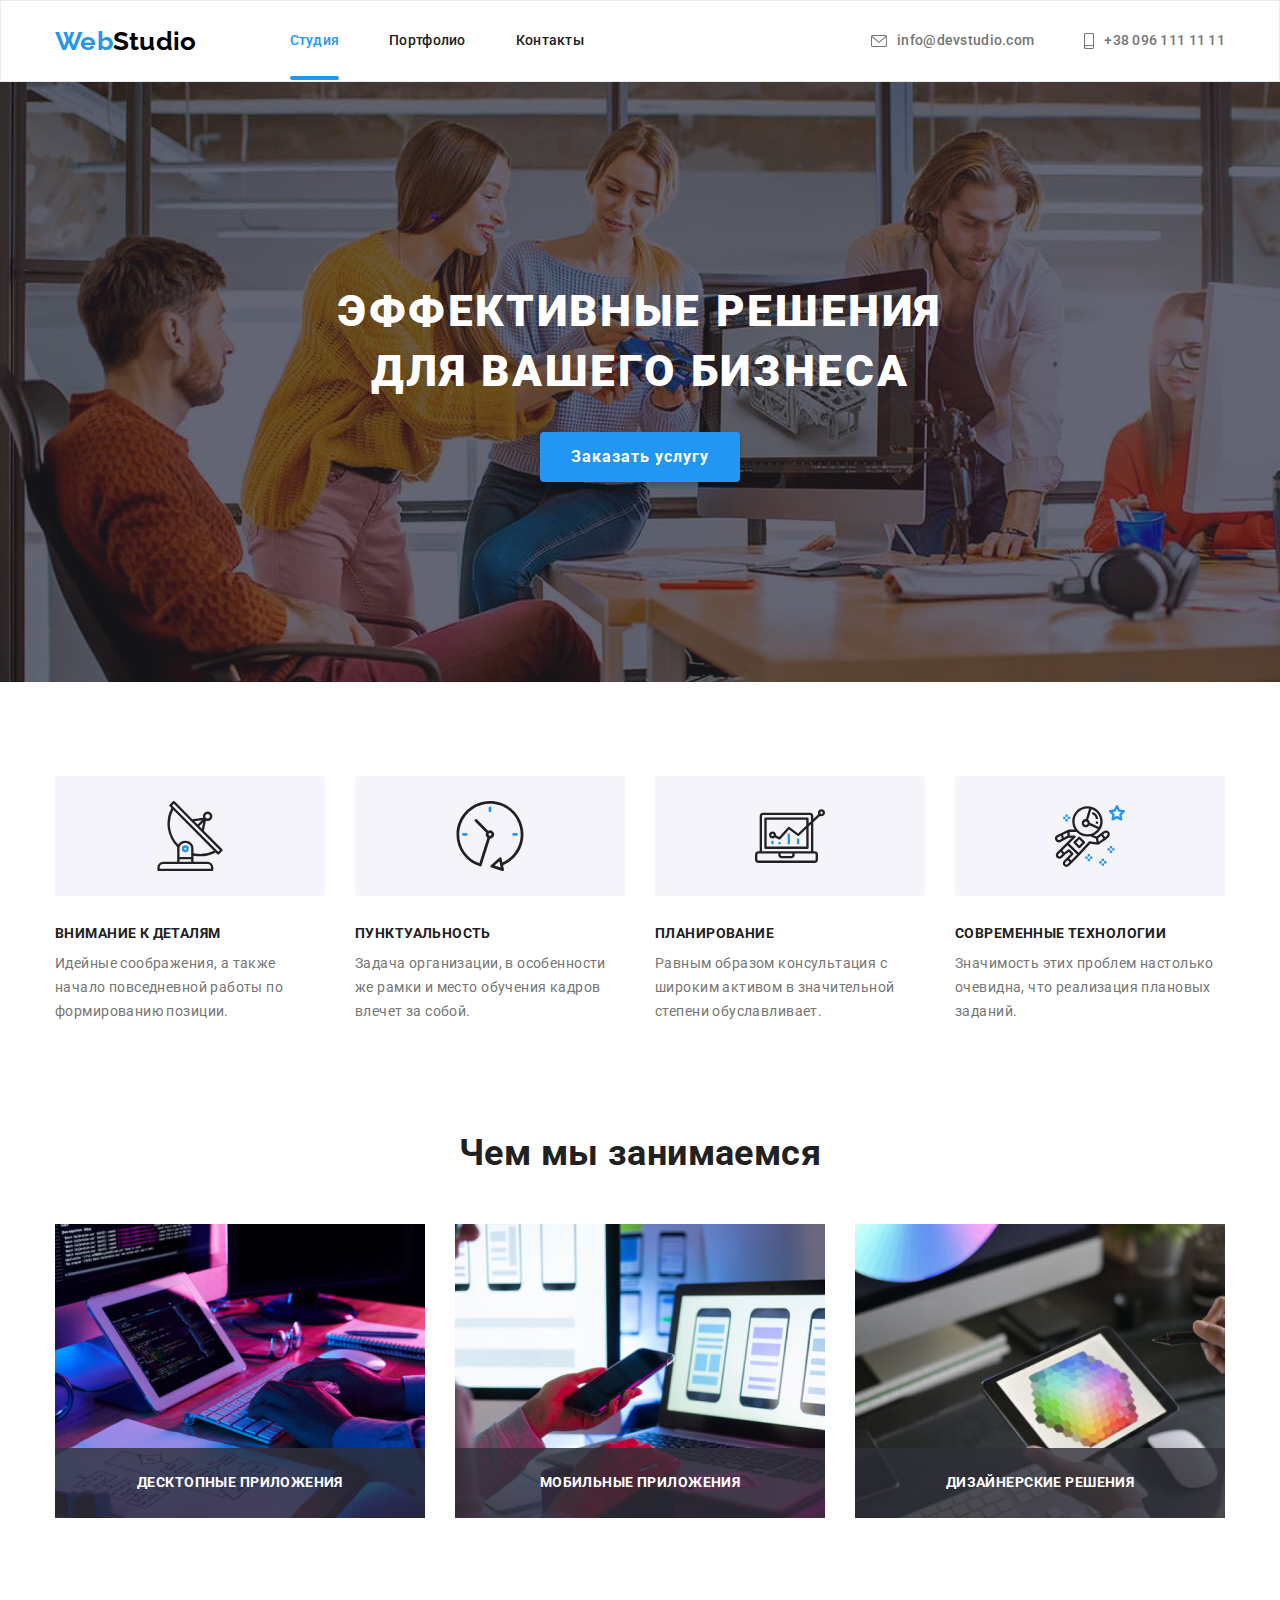
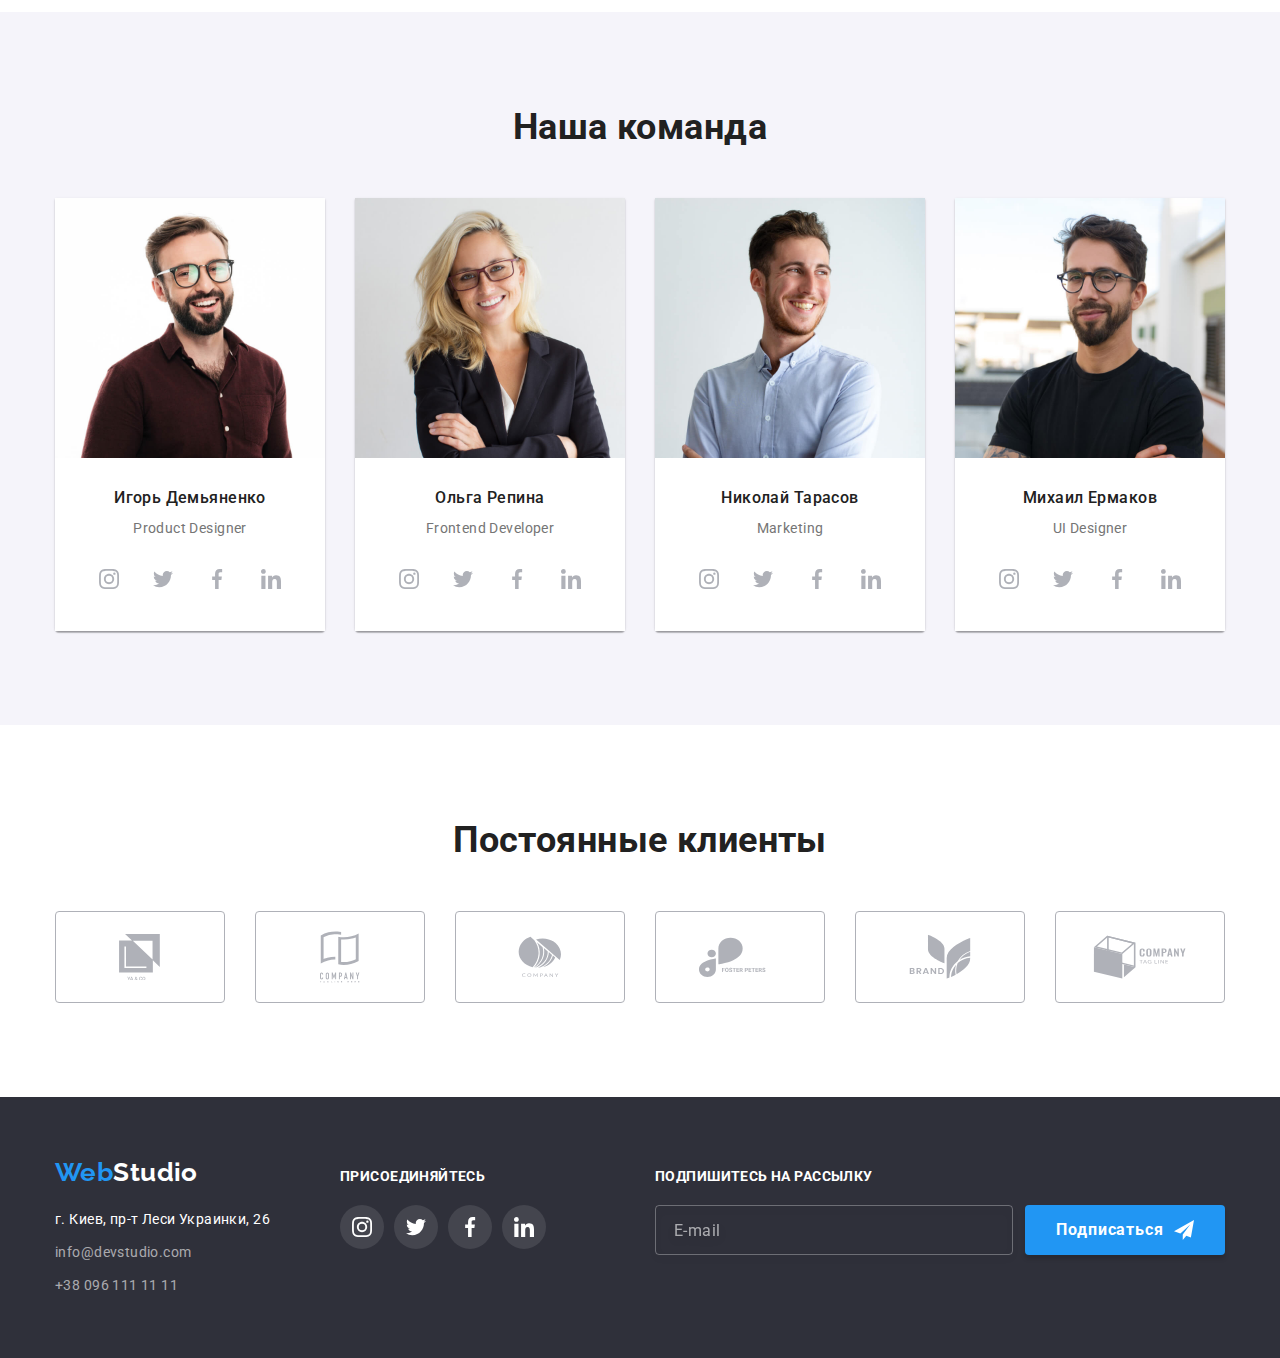
==== commit 50c6e791: "Исправляет замечания ментора" ====
--- a/index.html
+++ b/index.html
@@ -383,7 +383,7 @@
 
         <form class="footer-form" name="subscription" autocomplete="on">
           <label class="column">
-            <span class="footer-form__label">Подпишитесь на рассылку</span>
+            <p class="footer-form__label">Подпишитесь на рассылку</p>
             <input class="footer-form__email" type="email" name="email" placeholder="E-mail" />
           </label>
           <button class="btn email-btn" type="submit">
@@ -430,7 +430,7 @@
           </label>
           <label class="column">
             <span class="modal-form__text">Комментарий</span>
-            <textarea class="modal-form__textarea" name="user-comment" placeholder="Введите текст"></textarea>
+            <textarea class="modal-form__input modal-form__textarea" name="user-comment" placeholder="Введите текст"></textarea>
           </label>
           <label class="modal-form__label-check">
             <input class="modal-form__input visualy-hidden modal-form__checkbox" type="checkbox" name="agreement-check" />
--- a/css/main.min.css
+++ b/css/main.min.css
@@ -1,2 +1,2 @@
-:root{--primary-bg-color: #ffffff;--secondary-bg-color: #2f303a;--hero-bg-color: #c4c4c4;--hero-bg-overlay: rgba(47, 48, 58, 0.4);--services__content-bg: rgba(47, 48, 58, 0.8);--team-bg-color: #f5f4fa;--modal-backdrop-bg: rgba(0, 0, 0, 0.2);--portfolio-overlay-bg: rgba(33, 150, 243, 0.9);--primary-text-color: #757575;--primary-title-color: #212121;--secondary-color: #2196f3;--first-logo-color: #000000;--btn-active-color: #188ce8;--footer-contacts-color: rgba(255, 255, 255, 0.6);--team-icon-color: #afb1b8;--join-icon-circle-color: rgba(255, 255, 255, 0.1);--modal-placeholder-color: rgba(117, 117, 117, 0.5);--btn-box-shadow: 0px 3px 1px rgba(0, 0, 0, 0.1), 0px 1px 2px rgba(0, 0, 0, 0.08), 0px 2px 2px rgba(0, 0, 0, 0.12);--main-btn-box-shadow: 0px 4px 4px rgba(0, 0, 0, 0.15);--modal-box-shadow: 0px 1px 3px rgba(0, 0, 0, 0.12), 0px 1px 1px rgba(0, 0, 0, 0.14), 0px 2px 1px rgba(0, 0, 0, 0.2);--card-hover: 0px 1px 1px rgba(0, 0, 0, 0.12), 0px 4px 4px rgba(0, 0, 0, 0.06), 1px 4px 6px rgba(0, 0, 0, 0.16);--modal-btn-border: 1px solid rgba(0, 0, 0, 0.1);--header-border: 1px solid #ececec;--primary-letter-spacing: 0.03em;--secondary-letter-spacing: 0.02em;--cards-gap: 30px;--cards: 3;--animation: 250ms cubic-bezier(0.4, 0, 0.2, 1)}html{box-sizing:border-box}*,*::after,*::before{box-sizing:inherit}body{color:var(--primary-text-color);background-color:var(--primary-bg-color);font-family:'Roboto', sans-serif;font-size:14px;line-height:1.71;letter-spacing:var(--primary-letter-spacing)}h1,h2,h3,h4,h5,h6,p{margin-top:0}img{display:block;max-width:100%;height:auto}.visualy-hidden{position:absolute !important;clip:rect(1px 1px 1px 1px);clip:rect(1px, 1px, 1px, 1px);padding:0 !important;border:0 !important;height:1px !important;width:1px !important;overflow:hidden}.is-hidden{visibility:hidden;opacity:0;pointer-events:none;transform:scale(0)}.link{text-decoration:none;color:inherit}.list{list-style:none;padding-left:0;margin:0}.title{text-align:center;color:var(--primary-title-color);font-size:36px;line-height:1.17}.logo{font-family:'Raleway', sans-serif;color:var(--first-logo-color);font-weight:700;font-size:26px;line-height:1.19}.logo__span{color:var(--secondary-color)}.btn{width:200px;height:50px;font-weight:700;font-size:16px;line-height:1.87;display:flex;align-items:center;text-align:center;justify-content:center;letter-spacing:0.06em;color:var(--primary-bg-color);background-color:var(--secondary-color);box-shadow:var(--main-btn-box-shadow);border-radius:4px;border:0;cursor:pointer;transition:background-color var(--animation)}.btn:hover,.btn:focus{background-color:var(--btn-active-color)}.container{width:1200px;padding-left:15px;padding-right:15px;margin-left:auto;margin-right:auto}.section{padding-top:94px;padding-bottom:94px}.column{display:flex;flex-direction:column}.icon-circle{display:flex;justify-content:center;align-items:center;width:44px;height:44px;border-radius:50%}.header{border:var(--header-border);font-weight:500;font-size:14px;line-height:1.14;letter-spacing:var(--secondary-letter-spacing)}.header__container{display:flex;justify-content:space-between;align-items:center}.contacts,.nav{display:flex}.header__logo{padding-top:24px;padding-bottom:24px}.menu{display:inline-flex;align-items:center;margin-left:93px}.menu__item:not(:last-child){margin-right:50px}.contacts__link,.menu__link{padding-top:32px;padding-bottom:32px}.menu__link{color:var(--primary-title-color);transition:color var(--animation)}.menu__link:hover,.menu__link:focus,.menu__link:active{color:var(--secondary-color)}.menu__link--active{position:relative;color:var(--secondary-color)}.menu__link--active::after{position:absolute;content:'';width:100%;height:4px;left:0;bottom:0;background:var(--secondary-color);border-radius:2px}.contacts{color:var(--primary-text-color)}.contacts__item:not(:last-child){margin-right:50px}.contacts__link{display:flex;align-items:center;transition:color var(--animation)}.contacts__link:hover,.contacts__link:focus,.contacts__link:active{color:var(--secondary-color)}.contacts__icon{margin-right:10px;fill:var(--primary-text-color)}.contacts__link:hover .contacts__icon,.contacts__link:focus .contacts__icon{fill:var(--secondary-color)}.hero{max-width:1600px;min-height:600px;margin-left:auto;margin-right:auto;padding:200px 0;background-color:var(--hero-bg-color);background-image:linear-gradient(var(--hero-bg-overlay), var(--hero-bg-overlay)),url("../images/main-bg.jpg");background-size:cover}.hero__title{margin-left:auto;margin-right:auto;width:696px;font-weight:900;font-size:44px;line-height:1.36;color:var(--primary-bg-color);letter-spacing:0.06em;text-transform:uppercase}.hero__btn{margin-left:auto;margin-right:auto;margin-top:30px}.features{display:flex}.features__item{flex-basis:calc((100% - 30px * 3) / 4)}.features__item:not(:last-child){margin-right:30px}.features__wrap{display:flex;justify-content:center;align-items:center;height:120px;margin-bottom:30px;background-color:var(--team-bg-color);border-radius:4px}.features__title{margin-bottom:10px;font-size:14px;line-height:1.14;text-transform:uppercase;color:var(--primary-title-color)}.services{padding-top:0}.services__title{margin-bottom:50px}.services__list{display:flex}.services__item{position:relative}.services__item:not(:last-child){margin-right:30px}.services__content{position:absolute;bottom:0;margin-bottom:0;display:flex;justify-content:center;align-items:center;width:100%;min-height:70px;text-align:center;font-size:14px;line-height:1.14;letter-spacing:0.03em;text-transform:uppercase;color:var(--primary-bg-color);background-color:var(--services__content-bg)}.team{background-color:var(--team-bg-color)}.team__title{margin-bottom:50px}.team__list{display:flex}.team__card{box-shadow:0px 1px 3px rgba(0,0,0,0.12),0px 1px 1px rgba(0,0,0,0.14),0px 2px 1px rgba(0,0,0,0.2);border-radius:0px 0px 4px 4px}.team__card:not(:last-child){margin-right:30px}.team__content{padding-top:30px;padding-bottom:30px;padding-right:32px;padding-left:32px;text-align:center;background-color:var(--primary-bg-color)}.team__name{margin-bottom:10px;font-weight:500;font-size:16px;line-height:1.19}.team__post{margin-bottom:0}.team__icons{display:flex;justify-content:space-between;margin-top:16px}.team__icon{background-color:var(--primary-bg-color);fill:var(--team-icon-color);transition:fill var(--animation),background-color var(--animation)}.team__icon:hover,.team__icon:focus{background-color:var(--secondary-color);fill:var(--primary-bg-color)}.clients__title{margin-bottom:50px}.clients__cards{display:flex;justify-content:space-between}.clients__card{width:calc((100% - 30px * 5) / 6);height:92px}.clients__logo{display:flex;justify-content:center;align-items:center;width:100%;height:100%;border:1px solid var(--team-icon-color);border-radius:4px;fill:var(--team-icon-color);transition:fill var(--animation);transition:border var(--animation)}.clients__logo:hover,.clients__logo:focus{border:1px solid var(--secondary-color);fill:var(--secondary-color)}.footer{padding-top:60px;padding-bottom:60px;background-color:var(--secondary-bg-color)}.footer__container{display:flex;align-items:baseline}.footer-contacts{display:inline-flex;flex-flow:column;font-style:normal}.footer__logo{margin-bottom:20px;color:var(--primary-bg-color)}.footer-contacts__adress{margin-bottom:9px;color:var(--primary-bg-color)}.footer-contacts__mail{margin-bottom:9px}.footer-contacts__tel,.footer-contacts__mail{color:var(--footer-contacts-color);transition:color var(--animation)}.footer-contacts__tel:hover,.footer-contacts__tel:focus,.footer-contacts__mail:hover,.footer-contacts__mail:focus{color:var(--secondary-color)}.join{display:inline-flex;flex-flow:column;justify-content:start;margin-left:70px}.join__appeal{margin-bottom:20px;font-size:14px;line-height:1.14;letter-spacing:0.03em;text-transform:uppercase;color:#ffffff}.join__icons{display:flex}.join__icon{background-color:var(--join-icon-circle-color);fill:var(--primary-bg-color);transition:background-color var(--animation)}.join__icon:hover,.join__icon:focus{background-color:var(--secondary-color)}.join__item:not(:last-child){margin-right:10px}.footer-form{display:inline-flex;align-items:flex-end;margin-left:auto}.footer-form__label{margin-bottom:20px;font-weight:bold;font-size:14px;line-height:1.14;letter-spacing:0.03em;text-transform:uppercase;color:var(--primary-bg-color)}.footer-form__email{display:flex;align-items:center;width:358px;height:50px;font-size:16px;line-height:1.25;letter-spacing:0.03em;border:1px solid rgba(255,255,255,0.3);filter:drop-shadow(0px 4px 4px rgba(0,0,0,0.15));border-radius:4px;background:transparent;color:var(--primary-bg-color);transition:border-color var(--animation)}.footer-form__email::placeholder{color:var(--footer-contacts-color)}.footer-form__email:-webkit-autofill,.footer-form__email:-webkit-autofill:hover,.footer-form__email:-webkit-autofill:focus{border:1px solid rgba(255,255,255,0.3);-webkit-text-fill-color:var(--primary-bg-color);box-shadow:0 0 0 30px var(--secondary-bg-color) inset}.email-btn{margin-left:12px}.email-btn__icon{fill:var(--primary-bg-color);margin-left:10px}.backdrop{display:flex;position:fixed;top:0;left:0;right:0;bottom:0;background-color:var(--modal-backdrop-bg);transition:opacity 500ms linear, visibility 500ms linear, transform 500ms linear}.modal{position:relative;width:528px;min-height:581px;margin:auto;padding:40px;background:var(--primary-bg-color);box-shadow:var(--modal-box-shadow);border-radius:4px}.btn-close{display:flex;justify-content:center;align-items:center;position:absolute;top:8px;right:8px;width:30px;height:30px;border-radius:50%;background:var(--primary-bg-color);border:var(--modal-btn-border);cursor:pointer;transition:fill var(--animation)}.btn-close:hover,.btn-close:focus{fill:var(--secondary-color)}.modal__title{margin-bottom:12px;font-weight:bold;font-size:20px;line-height:1.15;text-align:center;letter-spacing:0.03em;color:var(--primary-title-color)}.modal-form{display:flex;flex-direction:column}.modal-form__label{position:relative;margin-bottom:10px}.modal-form__text{margin-bottom:4px;font-size:12px;line-height:1.17;letter-spacing:0.01em;color:var(--primary-text-color)}.modal-form__input{border:1px solid rgba(33,33,33,0.2);box-sizing:border-box;border-radius:4px;font-size:14px;line-height:16px;letter-spacing:0.01em;color:var(--primary-text-color);transition:border-color var(--animation)}.modal-form__input:focus{outline:none;border-color:var(--secondary-color)}.modal-form__input--compact{height:40px;padding-left:42px}.modal-form__input--compact:-webkit-autofill,.modal-form__input--compact:-webkit-autofill:hover,.modal-form__input--compact:-webkit-autofill:focus{border:1px solid var(--secondary-color);-webkit-text-fill-color:var(--primary-text-color);box-shadow:0 0 0 30px var(--primary-bg-color) inset}.modal-form__icon{position:absolute;left:12px;bottom:11px;transition:fill var(--animation)}.modal-form__input--compact:focus+.modal-form__icon{fill:var(--secondary-color)}.modal-form__textarea{height:120px;margin-bottom:20px;padding:12px 16px;resize:none}.modal-form__textarea::placeholder{color:var(--modal-placeholder-color)}.modal-form__label-check{display:inline-flex;align-items:center;margin-bottom:30px}.modal-form__check-text{margin-left:7px;font-size:14px;line-height:1.71;letter-spacing:0.03em;color:var(--primary-text-color)}.modal-form__check-text::before{content:'';display:inline-flex;margin-right:7px;width:16px;height:15px;border:2px solid var(--primary-title-color);border-radius:3px}.modal-form__checkbox:checked+.modal-form__check-text::before{border:2px solid var(--secondary-color);background-color:var(--secondary-color);background-image:url(../images/checkbox.svg);background-repeat:no-repeat;background-position:center}.modal-form__checkbox:focus+.modal-form__check-text::before{border:2px solid var(--secondary-color)}.btn-submit{margin-left:auto;margin-right:auto}.btn-list{display:flex;justify-content:center;margin-bottom:50px}.btn-list__item:not(:last-child){margin-right:8px}.portfolio-btn{padding:6px 22px;font-weight:500;font-size:16px;line-height:1.62;text-align:center;letter-spacing:0.03em;background-color:var(--team-bg-color);border-radius:4px;border:0;color:var(--primary-title-color);cursor:pointer;transition:background-color var(--animation),color var(--animation),box-shadow var(--animation)}.portfolio-btn:hover,.portfolio-btn:focus{color:var(--primary-bg-color);background:var(--secondary-color);box-shadow:var(--btn-box-shadow)}.btn-active{color:var(--primary-bg-color);background-color:var(--secondary-color);box-shadow:var(--btn-box-shadow)}.cards{display:flex;flex-wrap:wrap;margin-right:calc(-1 * var(--cards-gap));margin-top:calc(-1 * var(--cards-gap))}.card{flex-basis:calc((100% - var(--cards-gap) * var(--cards)) / var(--cards));margin-right:var(--cards-gap);margin-top:var(--cards-gap)}.card__link{display:block;transition:box-shadow var(--animation)}.card__link:hover,.card__link:focus{box-shadow:var(--card-hover)}.overlay{position:relative;overflow:hidden}.overlay__content{display:flex;align-items:center;position:absolute;left:0;top:0;margin-bottom:0;padding-left:24px;padding-right:24px;width:100%;height:100%;font-size:18px;line-height:1.56;letter-spacing:0.03em;color:var(--primary-bg-color);background-color:var(--portfolio-overlay-bg);opacity:0;transform:translateY(100%);transition:transform var(--animation),opacity var(--animation)}.card__link:hover .overlay__content,.card__link:focus .overlay__content{opacity:1;transform:translateY(0)}.card__content{padding-top:20px;padding-left:24px;padding-right:24px;padding-bottom:20px;border:1px solid #eeeeee;background-color:var(--primary-bg-color)}.card__title{margin-bottom:4px;font-size:18px;line-height:2;letter-spacing:0.06em;color:var(--primary-title-color)}.card__text{margin-bottom:0;font-size:16px;line-height:1.87;color:var(--primary-text-color)}
+:root{--primary-bg-color: #ffffff;--secondary-bg-color: #2f303a;--hero-bg-color: #c4c4c4;--hero-bg-overlay: rgba(47, 48, 58, 0.4);--services__content-bg: rgba(47, 48, 58, 0.8);--team-bg-color: #f5f4fa;--modal-backdrop-bg: rgba(0, 0, 0, 0.2);--portfolio-overlay-bg: rgba(33, 150, 243, 0.9);--primary-text-color: #757575;--primary-title-color: #212121;--secondary-color: #2196f3;--first-logo-color: #000000;--btn-active-color: #188ce8;--footer-contacts-color: rgba(255, 255, 255, 0.6);--team-icon-color: #afb1b8;--join-icon-circle-color: rgba(255, 255, 255, 0.1);--modal-placeholder-color: rgba(117, 117, 117, 0.5);--btn-box-shadow: 0px 3px 1px rgba(0, 0, 0, 0.1), 0px 1px 2px rgba(0, 0, 0, 0.08), 0px 2px 2px rgba(0, 0, 0, 0.12);--main-btn-box-shadow: 0px 4px 4px rgba(0, 0, 0, 0.15);--modal-box-shadow: 0px 1px 3px rgba(0, 0, 0, 0.12), 0px 1px 1px rgba(0, 0, 0, 0.14), 0px 2px 1px rgba(0, 0, 0, 0.2);--card-hover: 0px 1px 1px rgba(0, 0, 0, 0.12), 0px 4px 4px rgba(0, 0, 0, 0.06), 1px 4px 6px rgba(0, 0, 0, 0.16);--modal-btn-border: 1px solid rgba(0, 0, 0, 0.1);--header-border: 1px solid #ececec;--primary-letter-spacing: 0.03em;--secondary-letter-spacing: 0.02em;--cards-gap: 30px;--cards: 3;--animation: 250ms cubic-bezier(0.4, 0, 0.2, 1)}html{box-sizing:border-box}*,*::after,*::before{box-sizing:inherit}body{color:var(--primary-text-color);background-color:var(--primary-bg-color);font-family:'Roboto', sans-serif;font-size:14px;line-height:1.71;letter-spacing:var(--primary-letter-spacing)}h1,h2,h3,h4,h5,h6,p{margin-top:0}img{display:block;max-width:100%;height:auto}.link{text-decoration:none;color:inherit}.list{list-style:none;padding-left:0;margin:0}.section{padding-top:94px;padding-bottom:94px}.column{display:flex;flex-direction:column}.icon-circle{display:flex;justify-content:center;align-items:center;width:44px;height:44px;border-radius:50%}.visualy-hidden{position:absolute !important;clip:rect(1px 1px 1px 1px);clip:rect(1px, 1px, 1px, 1px);padding:0 !important;border:0 !important;height:1px !important;width:1px !important;overflow:hidden}.is-hidden{visibility:hidden;opacity:0;pointer-events:none;transform:scale(0)}.container{width:1200px;padding-left:15px;padding-right:15px;margin-left:auto;margin-right:auto}.title{text-align:center;color:var(--primary-title-color);font-size:36px;line-height:1.17}.logo{font-family:'Raleway', sans-serif;color:var(--first-logo-color);font-weight:700;font-size:26px;line-height:1.19}.logo__span{color:var(--secondary-color)}.btn{width:200px;height:50px;font-weight:700;font-size:16px;line-height:1.87;display:flex;align-items:center;text-align:center;justify-content:center;letter-spacing:0.06em;color:var(--primary-bg-color);background-color:var(--secondary-color);box-shadow:var(--main-btn-box-shadow);border-radius:4px;border:0;cursor:pointer;transition:background-color var(--animation)}.btn:hover,.btn:focus{background-color:var(--btn-active-color)}.menu{display:inline-flex;align-items:center;margin-left:93px}.menu__item:not(:last-child){margin-right:50px}.contacts__link,.menu__link{padding-top:32px;padding-bottom:32px}.menu__link{color:var(--primary-title-color);transition:color var(--animation)}.menu__link:hover,.menu__link:focus,.menu__link:active{color:var(--secondary-color)}.menu__link--active{position:relative;color:var(--secondary-color)}.menu__link--active::after{position:absolute;content:'';width:100%;height:4px;left:0;bottom:0;background:var(--secondary-color);border-radius:2px}.contacts,.nav{display:flex}.contacts{color:var(--primary-text-color)}.contacts__item:not(:last-child){margin-right:50px}.contacts__link{display:flex;align-items:center;transition:color var(--animation)}.contacts__link:hover,.contacts__link:focus,.contacts__link:active{color:var(--secondary-color)}.contacts__icon{margin-right:10px;fill:var(--primary-text-color)}.contacts__link:hover .contacts__icon,.contacts__link:focus .contacts__icon{fill:var(--secondary-color)}.header{border:var(--header-border);font-weight:500;font-size:14px;line-height:1.14;letter-spacing:var(--secondary-letter-spacing)}.header__container{display:flex;justify-content:space-between;align-items:center}.header__logo{padding-top:24px;padding-bottom:24px}.hero{max-width:1600px;min-height:600px;margin-left:auto;margin-right:auto;padding:200px 0;background-color:var(--hero-bg-color);background-image:linear-gradient(var(--hero-bg-overlay), var(--hero-bg-overlay)),url("../images/main-bg.jpg");background-size:cover}.hero__title{margin-left:auto;margin-right:auto;width:696px;font-weight:900;font-size:44px;line-height:1.36;color:var(--primary-bg-color);letter-spacing:0.06em;text-transform:uppercase}.hero__btn{margin-left:auto;margin-right:auto;margin-top:30px}.features{display:flex}.features__item{flex-basis:calc((100% - 30px * 3) / 4)}.features__item:not(:last-child){margin-right:30px}.features__wrap{display:flex;justify-content:center;align-items:center;height:120px;margin-bottom:30px;background-color:var(--team-bg-color);border-radius:4px}.features__title{margin-bottom:10px;font-size:14px;line-height:1.14;text-transform:uppercase;color:var(--primary-title-color)}.services{padding-top:0}.services__title{margin-bottom:50px}.services__list{display:flex}.services__item{position:relative}.services__item:not(:last-child){margin-right:30px}.services__content{position:absolute;bottom:0;margin-bottom:0;display:flex;justify-content:center;align-items:center;width:100%;min-height:70px;text-align:center;font-size:14px;line-height:1.14;letter-spacing:0.03em;text-transform:uppercase;color:var(--primary-bg-color);background-color:var(--services__content-bg)}.team{background-color:var(--team-bg-color)}.team__title{margin-bottom:50px}.team__list{display:flex}.team__card{box-shadow:0px 1px 3px rgba(0,0,0,0.12),0px 1px 1px rgba(0,0,0,0.14),0px 2px 1px rgba(0,0,0,0.2);border-radius:0px 0px 4px 4px}.team__card:not(:last-child){margin-right:30px}.team__content{padding-top:30px;padding-bottom:30px;padding-right:32px;padding-left:32px;text-align:center;background-color:var(--primary-bg-color)}.team__name{margin-bottom:10px;font-weight:500;font-size:16px;line-height:1.19}.team__post{margin-bottom:0}.team__icons{display:flex;justify-content:space-between;margin-top:16px}.team__icon{background-color:var(--primary-bg-color);fill:var(--team-icon-color);transition:fill var(--animation),background-color var(--animation)}.team__icon:hover,.team__icon:focus{background-color:var(--secondary-color);fill:var(--primary-bg-color)}.clients__title{margin-bottom:50px}.clients__cards{display:flex;justify-content:space-between}.clients__card{width:calc((100% - 30px * 5) / 6);height:92px}.clients__logo{display:flex;justify-content:center;align-items:center;width:100%;height:100%;border:1px solid var(--team-icon-color);border-radius:4px;fill:var(--team-icon-color);transition:fill var(--animation);transition:border var(--animation)}.clients__logo:hover,.clients__logo:focus{border:1px solid var(--secondary-color);fill:var(--secondary-color)}.footer{padding-top:60px;padding-bottom:60px;background-color:var(--secondary-bg-color)}.footer__container{display:flex;align-items:baseline}.footer__logo{margin-bottom:20px;color:var(--primary-bg-color)}.footer-contacts{display:inline-flex;flex-flow:column;font-style:normal}.footer-contacts__adress{margin-bottom:9px;color:var(--primary-bg-color)}.footer-contacts__mail{margin-bottom:9px}.footer-contacts__tel,.footer-contacts__mail{color:var(--footer-contacts-color);transition:color var(--animation)}.footer-contacts__tel:hover,.footer-contacts__tel:focus,.footer-contacts__mail:hover,.footer-contacts__mail:focus{color:var(--secondary-color)}.join{display:inline-flex;flex-flow:column;justify-content:start;margin-left:70px}.join__appeal{margin-bottom:20px;font-size:14px;line-height:1.14;letter-spacing:0.03em;font-weight:700;text-transform:uppercase;color:#ffffff}.join__icons{display:flex}.join__icon{background-color:var(--join-icon-circle-color);fill:var(--primary-bg-color);transition:background-color var(--animation)}.join__icon:hover,.join__icon:focus{background-color:var(--secondary-color)}.join__item:not(:last-child){margin-right:10px}.footer-form{display:inline-flex;align-items:flex-end;margin-left:auto}.footer-form__label{margin-bottom:20px;font-weight:700;font-size:14px;line-height:1.14;letter-spacing:0.03em;text-transform:uppercase;color:var(--primary-bg-color)}.footer-form__email{display:flex;align-items:center;width:358px;height:50px;font-size:16px;line-height:1.25;letter-spacing:0.03em;border:1px solid rgba(255,255,255,0.3);filter:drop-shadow(0px 4px 4px rgba(0,0,0,0.15));border-radius:4px;background:transparent;color:var(--primary-bg-color);transition:border-color var(--animation)}.footer-form__email::placeholder{padding-left:16px;color:var(--footer-contacts-color)}.footer-form__email:-webkit-autofill,.footer-form__email:-webkit-autofill:hover,.footer-form__email:-webkit-autofill:focus{border:1px solid rgba(255,255,255,0.3);-webkit-text-fill-color:var(--primary-bg-color);box-shadow:0 0 0 30px var(--secondary-bg-color) inset}.email-btn{margin-left:12px}.email-btn__icon{fill:var(--primary-bg-color);margin-left:10px}.backdrop{display:flex;position:fixed;top:0;left:0;right:0;bottom:0;background-color:var(--modal-backdrop-bg);transition:opacity 500ms linear, visibility 500ms linear, transform 500ms linear}.modal{position:relative;width:528px;min-height:581px;margin:auto;padding:40px;background:var(--primary-bg-color);box-shadow:var(--modal-box-shadow);border-radius:4px}.btn-close{display:flex;justify-content:center;align-items:center;position:absolute;top:8px;right:8px;width:30px;height:30px;border-radius:50%;background:var(--primary-bg-color);border:var(--modal-btn-border);cursor:pointer;transition:fill var(--animation)}.btn-close:hover,.btn-close:focus{fill:var(--secondary-color)}.modal__title{margin-bottom:12px;font-weight:bold;font-size:20px;line-height:1.15;text-align:center;letter-spacing:0.03em;color:var(--primary-title-color)}.modal-form{display:flex;flex-direction:column}.modal-form__label{position:relative;margin-bottom:10px}.modal-form__text{margin-bottom:4px;font-size:12px;line-height:1.17;letter-spacing:0.01em;color:var(--primary-text-color)}.modal-form__input{border:1px solid rgba(33,33,33,0.2);box-sizing:border-box;border-radius:4px;font-size:14px;line-height:16px;letter-spacing:0.01em;color:var(--primary-text-color);transition:border-color var(--animation)}.modal-form__input:focus{outline:none;border-color:var(--secondary-color)}.modal-form__input--compact{height:40px;padding-left:42px}.modal-form__input--compact:-webkit-autofill,.modal-form__input--compact:-webkit-autofill:hover,.modal-form__input--compact:-webkit-autofill:focus{border:1px solid var(--secondary-color);-webkit-text-fill-color:var(--primary-text-color);box-shadow:0 0 0 30px var(--primary-bg-color) inset}.modal-form__icon{position:absolute;left:12px;bottom:11px;transition:fill var(--animation)}.modal-form__input--compact:focus+.modal-form__icon{fill:var(--secondary-color)}.modal-form__textarea{height:120px;margin-bottom:20px;padding:12px 16px;resize:none}.modal-form__textarea::placeholder{color:var(--modal-placeholder-color)}.modal-form__label-check{display:inline-flex;align-items:center;margin-bottom:30px}.modal-form__check-text{margin-left:7px;font-size:14px;line-height:1.71;letter-spacing:0.03em;color:var(--primary-text-color)}.modal-form__check-text::before{content:'';display:inline-flex;margin-right:7px;width:16px;height:15px;border:2px solid var(--primary-title-color);border-radius:3px}.modal-form__checkbox:checked+.modal-form__check-text::before{border:2px solid var(--secondary-color);background-color:var(--secondary-color);background-image:url(../images/checkbox.svg);background-repeat:no-repeat;background-position:center}.modal-form__checkbox:focus+.modal-form__check-text::before{border:2px solid var(--secondary-color)}.btn-submit{margin-left:auto;margin-right:auto}.btn-list{display:flex;justify-content:center;margin-bottom:50px}.btn-list__item:not(:last-child){margin-right:8px}.portfolio-btn{padding:6px 22px;font-weight:500;font-size:16px;line-height:1.62;text-align:center;letter-spacing:0.03em;background-color:var(--team-bg-color);border-radius:4px;border:0;color:var(--primary-title-color);cursor:pointer;transition:background-color var(--animation),color var(--animation),box-shadow var(--animation)}.portfolio-btn:hover,.portfolio-btn:focus{color:var(--primary-bg-color);background:var(--secondary-color);box-shadow:var(--btn-box-shadow)}.btn-active{color:var(--primary-bg-color);background-color:var(--secondary-color);box-shadow:var(--btn-box-shadow)}.cards{display:flex;flex-wrap:wrap;margin-right:calc(-1 * var(--cards-gap));margin-top:calc(-1 * var(--cards-gap))}.card{flex-basis:calc((100% - var(--cards-gap) * var(--cards)) / var(--cards));margin-right:var(--cards-gap);margin-top:var(--cards-gap)}.card__link{display:block;transition:box-shadow var(--animation)}.card__link:hover,.card__link:focus{box-shadow:var(--card-hover)}.overlay{position:relative;overflow:hidden}.overlay__content{display:flex;align-items:center;position:absolute;left:0;top:0;margin-bottom:0;padding-left:24px;padding-right:24px;width:100%;height:100%;font-size:18px;line-height:1.56;letter-spacing:0.03em;color:var(--primary-bg-color);background-color:var(--portfolio-overlay-bg);opacity:0;transform:translateY(100%);transition:transform var(--animation),opacity var(--animation)}.card__link:hover .overlay__content,.card__link:focus .overlay__content{opacity:1;transform:translateY(0)}.card__content{padding-top:20px;padding-left:24px;padding-right:24px;padding-bottom:20px;border:1px solid #eeeeee;background-color:var(--primary-bg-color)}.card__title{margin-bottom:4px;font-size:18px;line-height:2;letter-spacing:0.06em;color:var(--primary-title-color)}.card__text{margin-bottom:0;font-size:16px;line-height:1.87;color:var(--primary-text-color)}
 /*# sourceMappingURL=main.min.css.map */